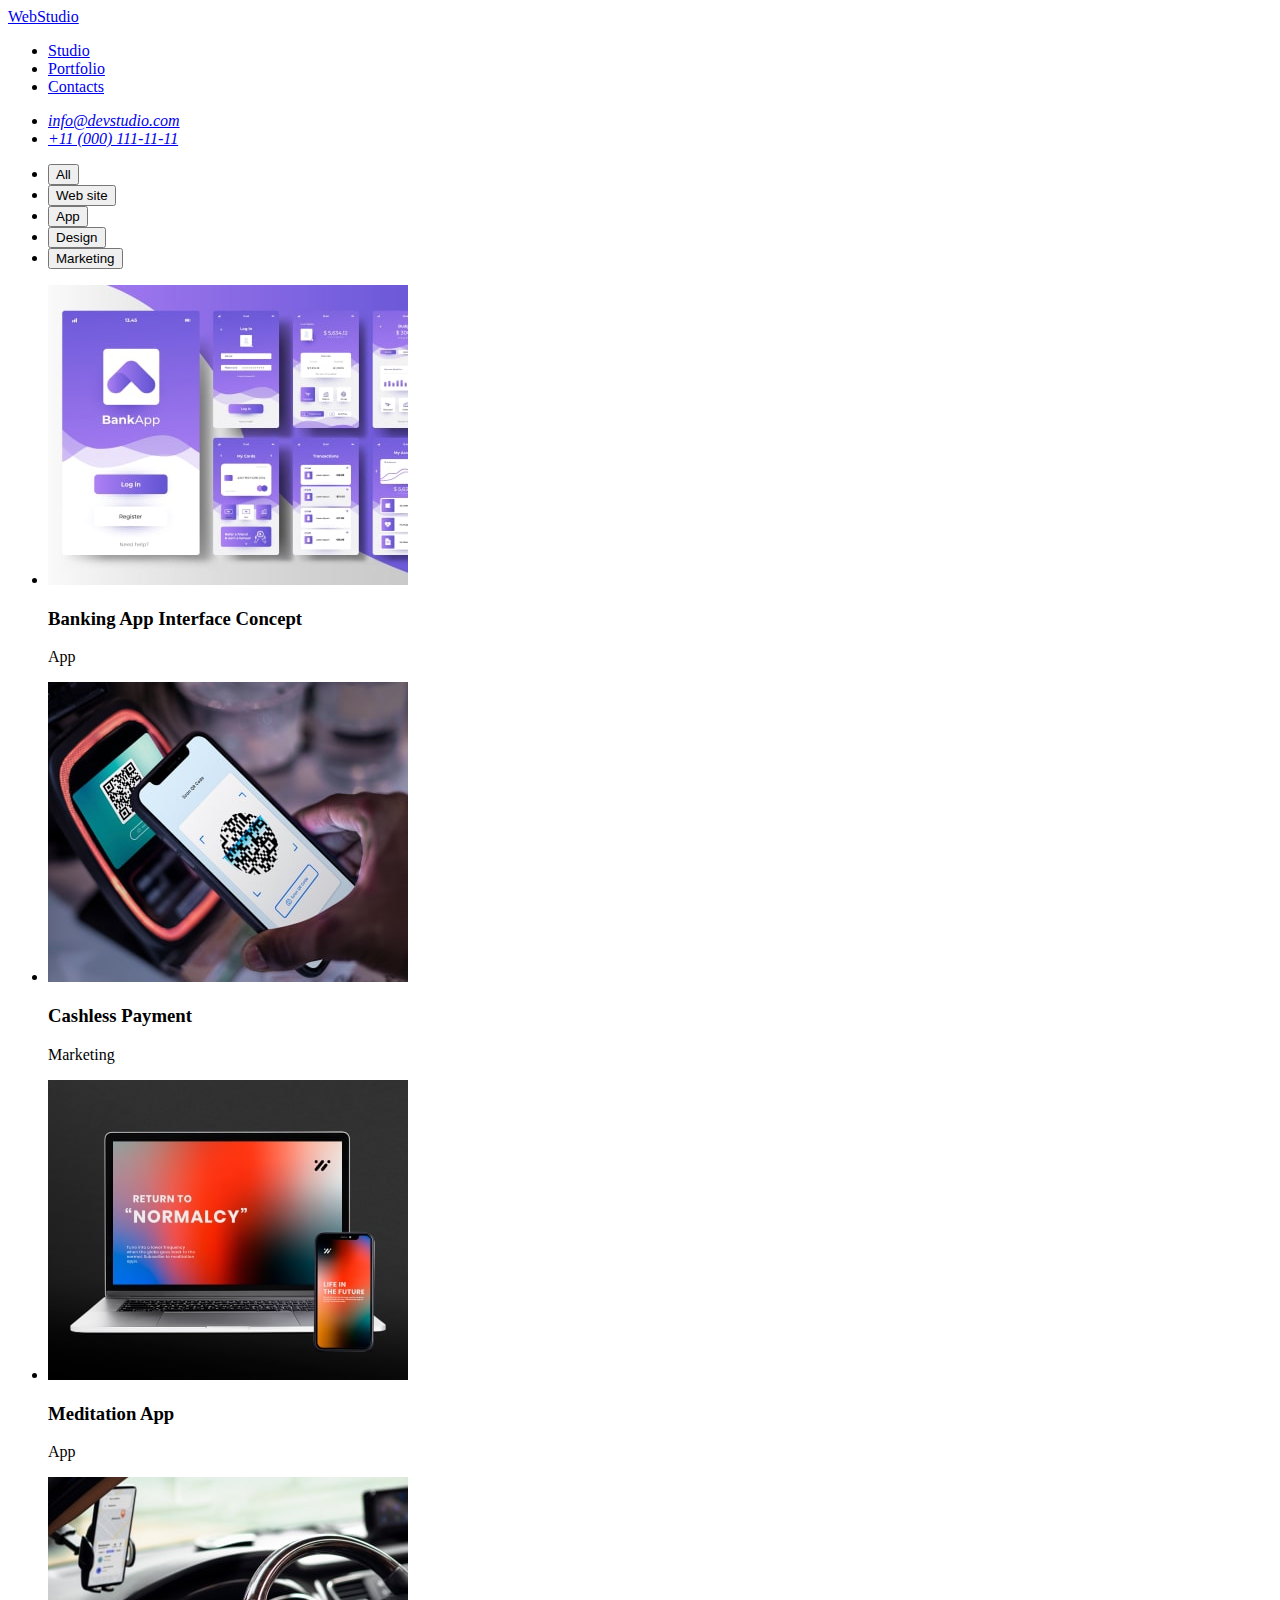
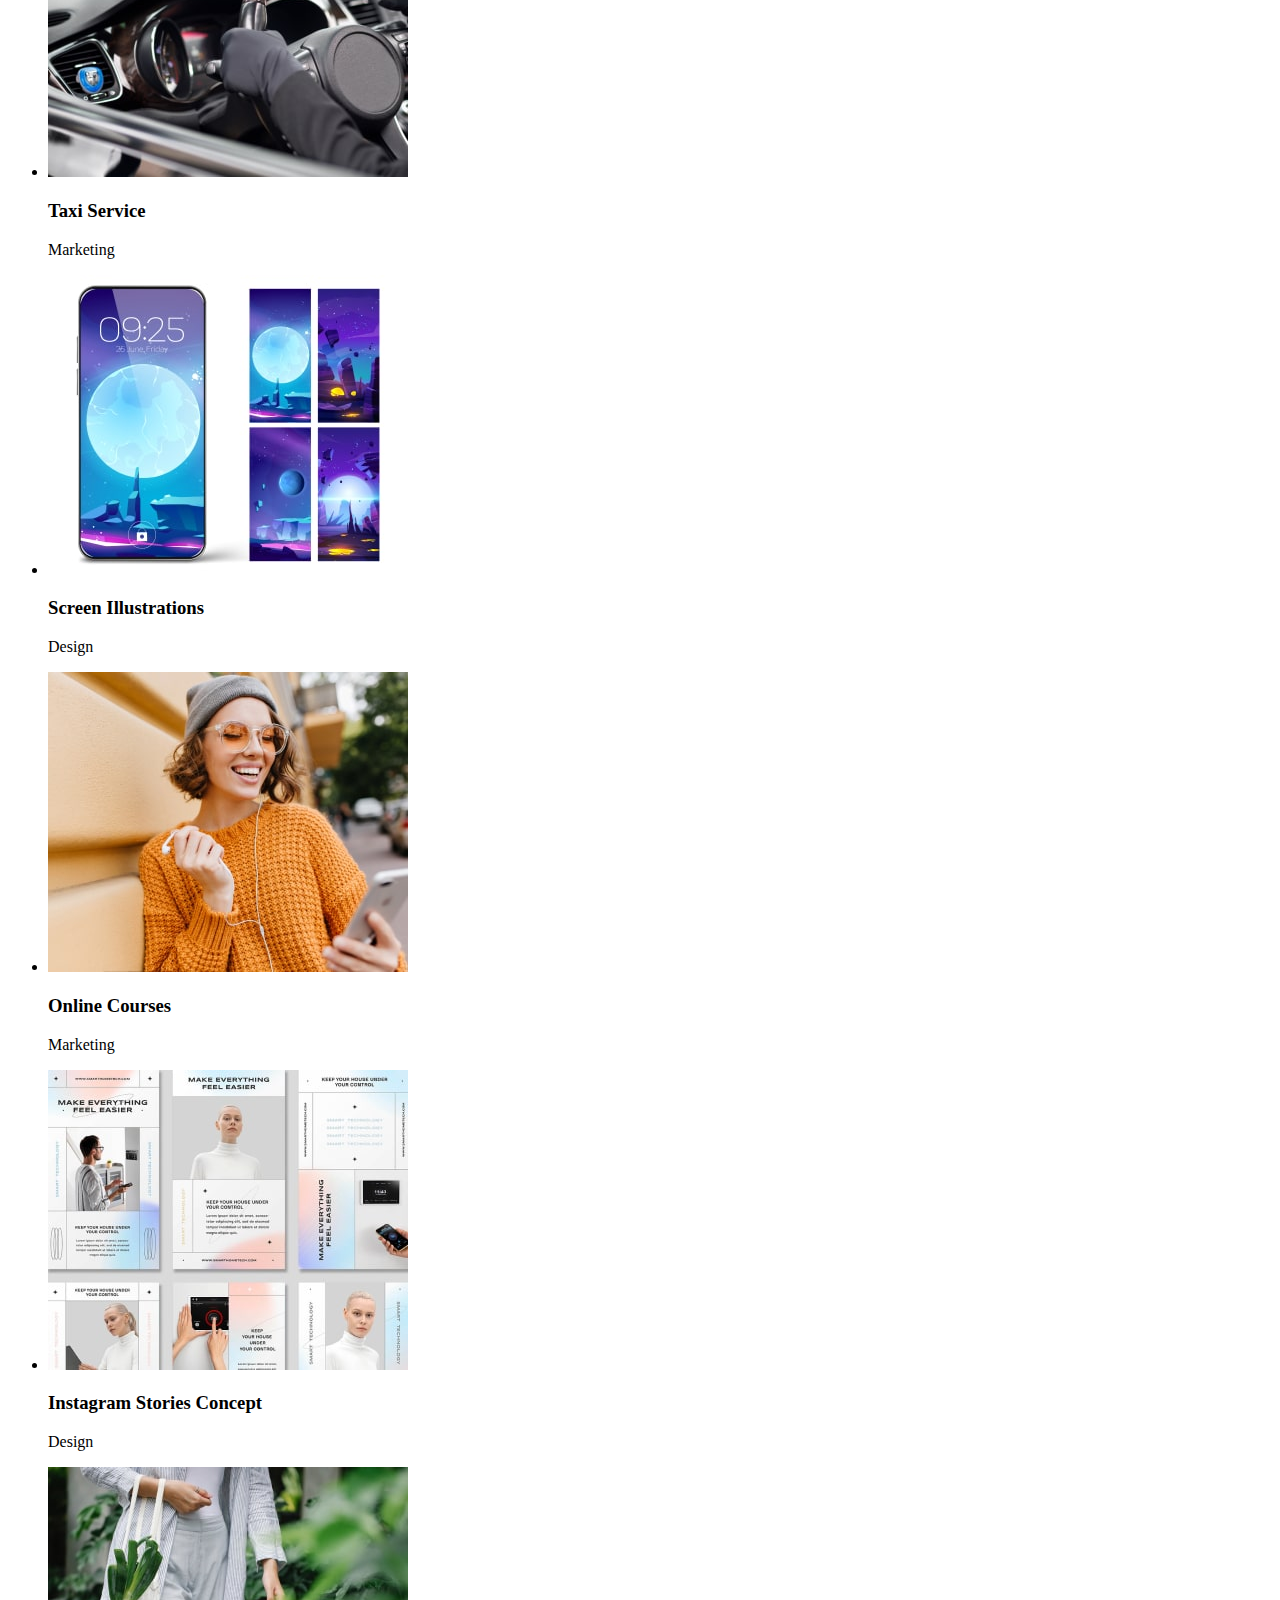
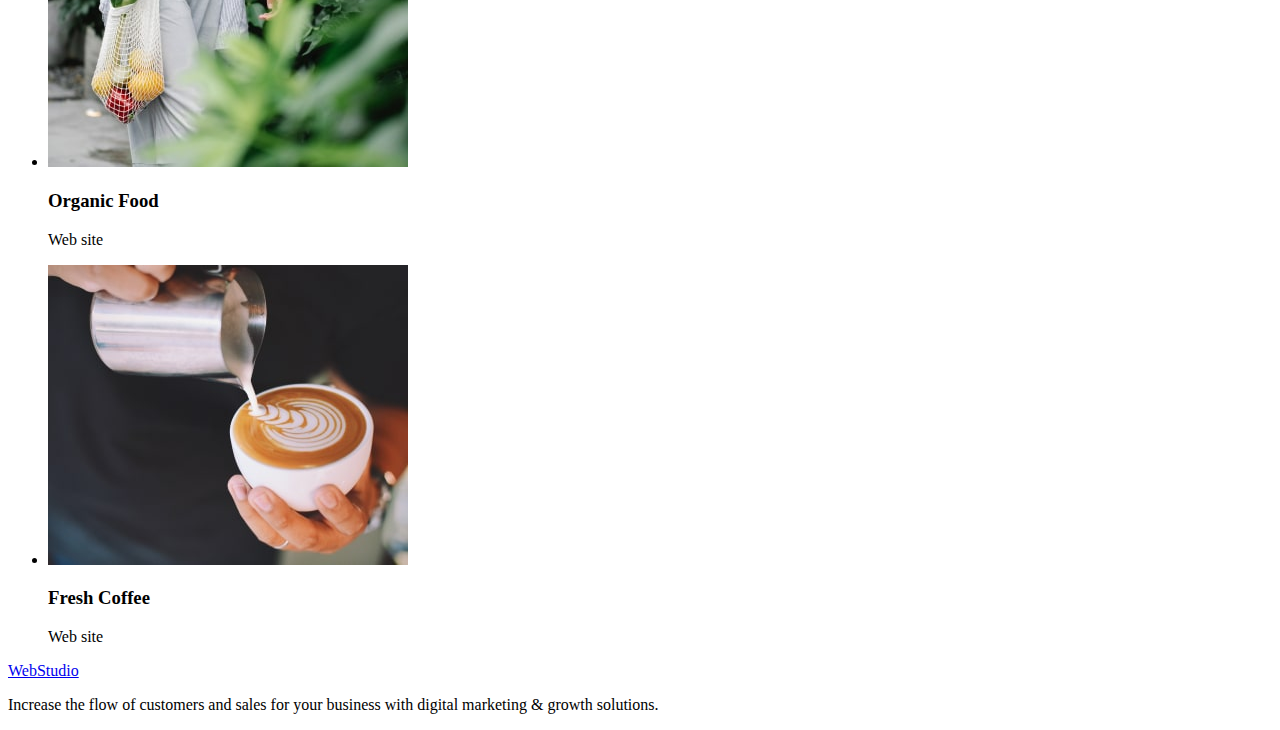
==== portfolio.html @ 570be946 "added portfolio.html" ====
<!DOCTYPE html>
<html lang="en">
  <head>
    <meta charset="utf-8" />
    <meta name="description" content="Web studio web-site" />
    <link rel="preconnect" href="https://fonts.googleapis.com" />
    <link rel="preconnect" href="https://fonts.gstatic.com" crossorigin />
    <link rel="preconnect" href="https://fonts.googleapis.com" />
    <link rel="preconnect" href="https://fonts.gstatic.com" crossorigin />
    <link
      href="https://fonts.googleapis.com/css2?family=Raleway:wght@800&family=Roboto:wght@400;500;700&display=swap"
      rel="stylesheet"
    />
    <link rel="stylesheet" href="./css/styles.css" />
    <title>Web Studio</title>
  </head>
  <body>
    <header>
      <nav>
        <a href="./index.html">WebStudio</a>
        <ul>
          <li><a href="./index.html">Studio</a></li>
          <li><a href="./portfolio.html">Portfolio</a></li>
          <li><a href="#">Contacts</a></li>
        </ul>
      </nav>
      <address>
        <ul>
          <li><a href="mailto:info@devstudio.com">info@devstudio.com</a></li>
          <li><a href="tel:+110001111111">+11 (000) 111-11-11</a></li>
        </ul>
      </address>
    </header>
    <main>
      <section>
        <ul>
          <li><button type="button">All</button></li>
          <li><button type="button">Web site</button></li>
          <li><button type="button">App</button></li>
          <li><button type="button">Design</button></li>
          <li><button type="button">Marketing</button></li>
        </ul>
      </section>
      <section>
        <ul>
          <li>
            <img
              src="./images/portfolio/banking_app.jpg"
              alt="Banking App Interface Concept"
              width="360"
            />
            <h3>Banking App Interface Concept</h3>
            <p>App</p>
          </li>
          <li>
            <img
              src="./images/portfolio/cashless_payment.jpg"
              alt="Cashless Payment"
              width="360"
            />
            <h3>Cashless Payment</h3>
            <p>Marketing</p>
          </li>
          <li>
            <img
              src="./images/portfolio/mediation_app.jpg"
              alt="Meditation App"
            />
            <h3>Meditation App</h3>
            <p>App</p>
          </li>
          <li>
            <img
              src="./images/portfolio/taxi_service.jpg"
              alt="Taxi Service"
              width="360"
            />
            <h3>Taxi Service</h3>
            <p>Marketing</p>
          </li>
          <li>
            <img
              src="./images/portfolio/screen_illusrations.jpg"
              alt="Screen Illustrations"
              width="360"
            />
            <h3>Screen Illustrations</h3>
            <p>Design</p>
          </li>
          <li>
            <img
              src="./images/portfolio/courses.jpg"
              alt="Online Courses"
              width="360"
            />
            <h3>Online Courses</h3>
            <p>Marketing</p>
          </li>
          <li>
            <img
              src="./images/portfolio/ista_stories.jpg"
              alt="Instagram Stories Concept"
              width="360"
            />
            <h3>Instagram Stories Concept</h3>
            <p>Design</p>
          </li>
          <li>
            <img
              src="./images/portfolio/organic.jpg"
              alt="Organic Food"
              width="360"
            />
            <h3>Organic Food</h3>
            <p>Web site</p>
          </li>
          <li>
            <img
              src="./images/portfolio/fresh_coffee.jpg"
              alt="Fresh Coffee"
              width="360"
            />
            <h3>Fresh Coffee</h3>
            <p>Web site</p>
          </li>
        </ul>
      </section>
    </main>
    <footer>
      <a href="./index.html">WebStudio</a>
      <p>
        Increase the flow of customers and sales for your business with digital
        marketing & growth solutions.
      </p>
    </footer>
  </body>
</html>
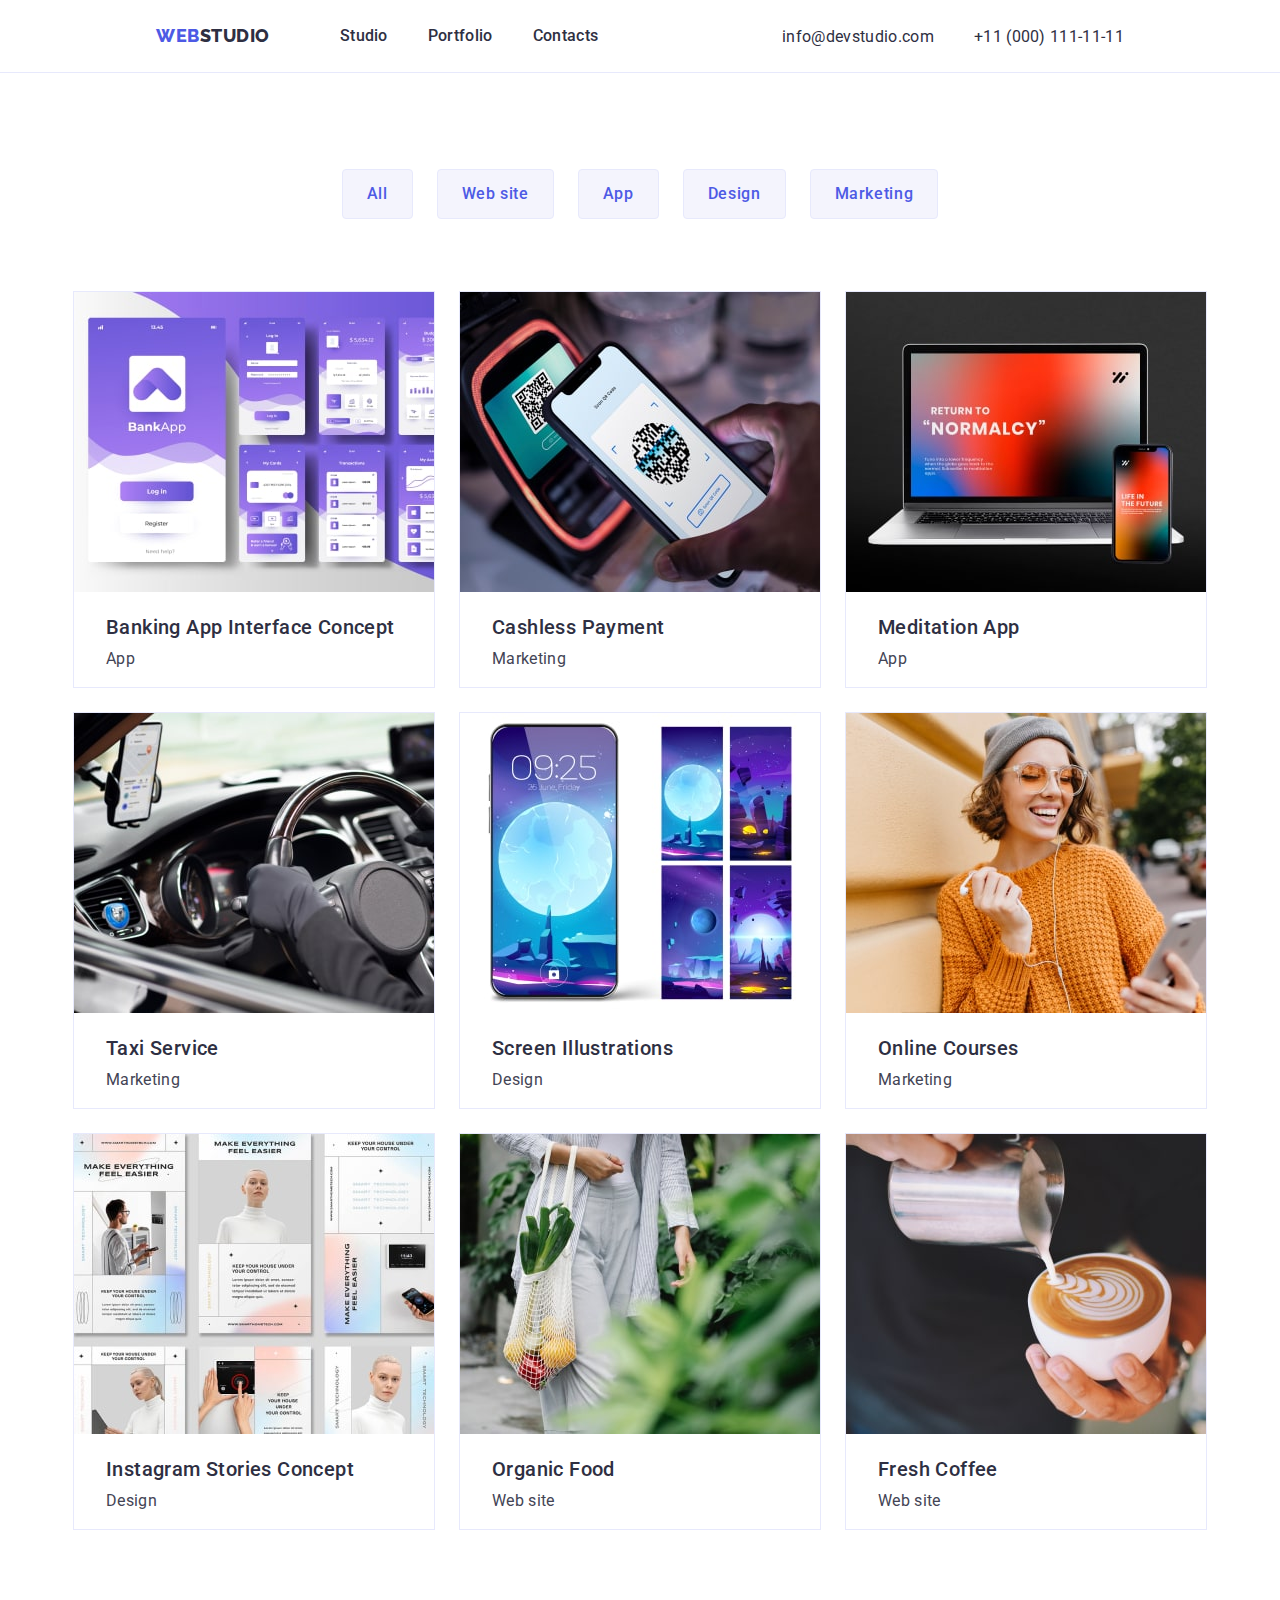
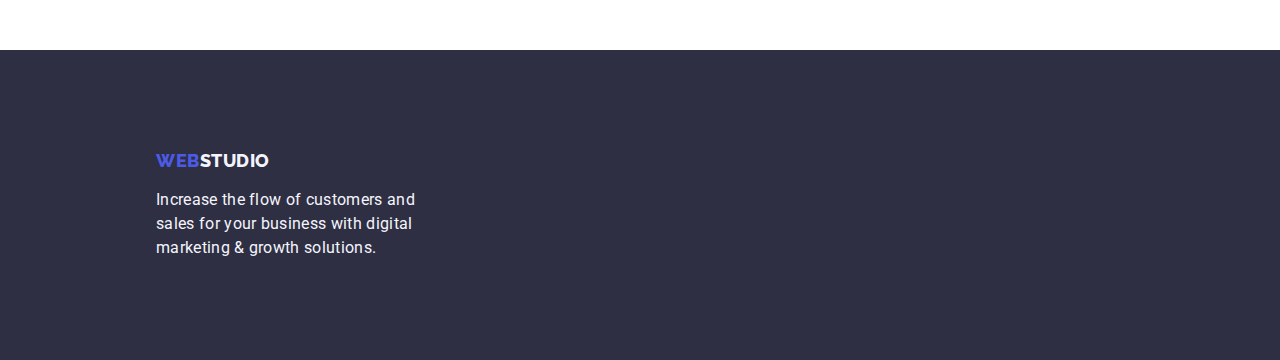
==== commit a59522c8: "pre-finished hw2-3" ====
--- a/portfolio.html
+++ b/portfolio.html
@@ -8,130 +8,186 @@
     <link rel="preconnect" href="https://fonts.googleapis.com" />
     <link rel="preconnect" href="https://fonts.gstatic.com" crossorigin />
     <link
-      href="https://fonts.googleapis.com/css2?family=Raleway:wght@800&family=Roboto:wght@400;500;700&display=swap"
+      href="https://fonts.googleapis.com/css2?family=Raleway:wght@800&family=Roboto:wght@400;500;700;900&display=swap"
       rel="stylesheet"
+    />
+    <link
+      rel="stylesheet"
+      href="https://cdn.jsdelivr.net/npm/modern-normalize@2.0.0/modern-normalize.min.css"
     />
     <link rel="stylesheet" href="./css/styles.css" />
     <title>Web Studio</title>
   </head>
   <body>
     <header>
-      <nav>
-        <a href="./index.html">WebStudio</a>
-        <ul>
-          <li><a href="./index.html">Studio</a></li>
-          <li><a href="./portfolio.html">Portfolio</a></li>
-          <li><a href="#">Contacts</a></li>
-        </ul>
-      </nav>
-      <address>
-        <ul>
-          <li><a href="mailto:info@devstudio.com">info@devstudio.com</a></li>
-          <li><a href="tel:+110001111111">+11 (000) 111-11-11</a></li>
-        </ul>
-      </address>
+      <section class="header-section">
+        <div class="container header-container">
+          <nav class="nav-block">
+            <a href="./index.html"
+              ><span class="logo logo1">Web</span
+              ><span class="logo logo2">Studio</span></a
+            >
+            <ul class="nav-list">
+              <li class="nav-item">
+                <a href="./index.html" class="nav-link">Studio</a>
+              </li>
+              <li class="nav-item">
+                <a href="./portfolio.html" class="nav-link">Portfolio</a>
+              </li>
+              <li class="nav-item">
+                <a href="#" class="nav-link">Contacts</a>
+              </li>
+            </ul>
+          </nav>
+          <address>
+            <ul class="contact-list">
+              <li class="contact-item">
+                <a href="mailto:info@devstudio.com">info@devstudio.com</a>
+              </li>
+              <li class="contact-item">
+                <a href="tel:+110001111111">+11 (000) 111-11-11</a>
+              </li>
+            </ul>
+          </address>
+        </div>
+      </section>
     </header>
     <main>
-      <section>
-        <ul>
-          <li><button type="button">All</button></li>
-          <li><button type="button">Web site</button></li>
-          <li><button type="button">App</button></li>
-          <li><button type="button">Design</button></li>
-          <li><button type="button">Marketing</button></li>
+      <section class="filter-section">
+        <ul class="btn-list">
+          <li class="btn-item">
+            <button type="button" class="filter-btn">All</button>
+          </li>
+          <li class="btn-item">
+            <button type="button" class="filter-btn">Web site</button>
+          </li>
+          <li class="btn-item">
+            <button type="button" class="filter-btn">App</button>
+          </li>
+          <li class="btn-item">
+            <button type="button" class="filter-btn">Design</button>
+          </li>
+          <li class="btn-item">
+            <button type="button" class="filter-btn">Marketing</button>
+          </li>
         </ul>
       </section>
-      <section>
-        <ul>
-          <li>
+      <section class="gallery-section">
+        <ul class="gallery-list">
+          <li class="gallery-item">
             <img
               src="./images/portfolio/banking_app.jpg"
               alt="Banking App Interface Concept"
               width="360"
             />
-            <h3>Banking App Interface Concept</h3>
-            <p>App</p>
+            <div class="gallery-text">
+              <h3>Banking App Interface Concept</h3>
+              <p>App</p>
+            </div>
           </li>
-          <li>
+          <li class="gallery-item">
             <img
               src="./images/portfolio/cashless_payment.jpg"
               alt="Cashless Payment"
               width="360"
             />
-            <h3>Cashless Payment</h3>
-            <p>Marketing</p>
+            <div class="gallery-text">
+              <h3>Cashless Payment</h3>
+              <p>Marketing</p>
+            </div>
           </li>
-          <li>
+          <li class="gallery-item">
             <img
               src="./images/portfolio/mediation_app.jpg"
               alt="Meditation App"
             />
-            <h3>Meditation App</h3>
-            <p>App</p>
+            <div class="gallery-text">
+              <h3>Meditation App</h3>
+              <p>App</p>
+            </div>
           </li>
-          <li>
+          <li class="gallery-item">
             <img
               src="./images/portfolio/taxi_service.jpg"
               alt="Taxi Service"
               width="360"
             />
-            <h3>Taxi Service</h3>
-            <p>Marketing</p>
+            <div class="gallery-text">
+              <h3>Taxi Service</h3>
+              <p>Marketing</p>
+            </div>
           </li>
-          <li>
+          <li class="gallery-item">
             <img
               src="./images/portfolio/screen_illusrations.jpg"
               alt="Screen Illustrations"
               width="360"
             />
-            <h3>Screen Illustrations</h3>
-            <p>Design</p>
+            <div class="gallery-text">
+              <h3>Screen Illustrations</h3>
+              <p>Design</p>
+            </div>
           </li>
-          <li>
+          <li class="gallery-item">
             <img
               src="./images/portfolio/courses.jpg"
               alt="Online Courses"
               width="360"
             />
-            <h3>Online Courses</h3>
-            <p>Marketing</p>
+            <div class="gallery-text">
+              <h3>Online Courses</h3>
+              <p>Marketing</p>
+            </div>
           </li>
-          <li>
+          <li class="gallery-item">
             <img
               src="./images/portfolio/ista_stories.jpg"
               alt="Instagram Stories Concept"
               width="360"
             />
-            <h3>Instagram Stories Concept</h3>
-            <p>Design</p>
+            <div class="gallery-text">
+              <h3>Instagram Stories Concept</h3>
+              <p>Design</p>
+            </div>
           </li>
-          <li>
+          <li class="gallery-item">
             <img
               src="./images/portfolio/organic.jpg"
               alt="Organic Food"
               width="360"
             />
-            <h3>Organic Food</h3>
-            <p>Web site</p>
+            <div class="gallery-text">
+              <h3>Organic Food</h3>
+              <p>Web site</p>
+            </div>
           </li>
-          <li>
+          <li class="gallery-item">
             <img
               src="./images/portfolio/fresh_coffee.jpg"
               alt="Fresh Coffee"
               width="360"
             />
-            <h3>Fresh Coffee</h3>
-            <p>Web site</p>
+            <div class="gallery-text">
+              <h3>Fresh Coffee</h3>
+              <p>Web site</p>
+            </div>
           </li>
         </ul>
       </section>
     </main>
     <footer>
-      <a href="./index.html">WebStudio</a>
-      <p>
-        Increase the flow of customers and sales for your business with digital
-        marketing & growth solutions.
-      </p>
+      <section class="footer-section">
+        <div class="container footer-container">
+          <a href="./index.html"
+            ><span class="logo logo-footer logo1">Web</span
+            ><span class="logo logo-footer logo-footer2">Studio</span></a
+          >
+          <p class="footer-text">
+            Increase the flow of customers and sales for your business with
+            digital marketing & growth solutions.
+          </p>
+        </div>
+      </section>
     </footer>
   </body>
 </html>
--- a/css/styles.css
+++ b/css/styles.css
@@ -0,0 +1,289 @@
+:root {
+  --primary-brand: #4d5ae5;
+  --pressed-state: #404bbf;
+  --dark: #2e2f42;
+  --green: #31d0aa;
+  --basic-text: #434455;
+  --subtele-text: #8e8f99;
+  --light-mode: #f4f4fd;
+  --main-text: #2e2f42;
+  --hero-bckgrd: #2e2f42;
+  --white: #ffffff;
+  --modal-bckgrd: #fcfcfc;
+}
+
+body {
+  font-family: Roboto;
+  font-size: 16px;
+  line-height: calc(24 / 16);
+  letter-spacing: 0.32px;
+  color: var(--basic-text);
+}
+
+.container {
+  padding: 0 156px;
+  text-align: center;
+}
+section {
+  padding-bottom: 120px;
+  padding-top: 120px;
+  margin-left: auto;
+  margin-right: auto;
+}
+
+ul {
+  list-style-type: none;
+  padding: 0;
+  margin: 0;
+}
+
+h1,
+h2,
+h3,
+p {
+  margin: 0;
+}
+h1,
+h2,
+h3 {
+  color: var(--dark);
+}
+
+h2 {
+  margin-bottom: 72px;
+}
+h3 {
+  margin-bottom: 8px;
+}
+
+a {
+  text-decoration: none;
+  font-size: 16px;
+  font-weight: 500;
+  line-height: calc(24 / 16);
+  letter-spacing: 0.32px;
+  color: var(--main-text);
+}
+
+button {
+  cursor: pointer;
+}
+
+.logo {
+  display: inline-block;
+  padding: 25px 0 25px;
+
+  font-family: Raleway;
+  font-size: 18px;
+  font-weight: 800;
+  line-height: calc(21 / 18);
+  letter-spacing: 0.54px;
+  text-transform: uppercase;
+}
+
+.logo1 {
+  color: var(--primary-brand);
+}
+
+.header-section {
+  margin-bottom: 0;
+  padding: 0;
+  border-bottom: 1px solid #e7e9fc;
+}
+
+.header-container {
+  display: flex;
+  justify-content: space-between;
+  align-items: baseline;
+}
+.nav-block {
+  display: flex;
+}
+
+.nav-list {
+  display: flex;
+  gap: 40px;
+  margin-left: 70px;
+  padding: 24px 0 24px;
+}
+
+.nav-link {
+  padding: 16px 0 16px;
+}
+
+.nav-link:hover,
+.nav-lin:focus {
+  color: var(--pressed-state);
+  border-bottom: 4px solid var(--pressed-state);
+  border-radius: 2px;
+}
+
+.contact-list {
+  display: flex;
+  gap: 40px;
+}
+
+.contact-item a {
+  font-size: 16px;
+  font-style: normal;
+  font-weight: 400;
+  line-height: calc(24 / 16);
+  letter-spacing: 0.32px;
+}
+.contact-item a:hover {
+  color: var(--pressed-state);
+}
+
+.hero {
+  background-color: var(--hero-bckgrd);
+  padding: 188px 0px;
+  align-items: center;
+}
+
+.hero-title {
+  margin-left: auto;
+  margin-right: auto;
+  display: block;
+  width: 496px;
+  font-size: 56px;
+  font-weight: 700;
+  line-height: calc(60 / 56);
+  letter-spacing: 1.12px;
+  color: var(--white);
+  margin-bottom: 48px;
+}
+
+.hero-btn {
+  padding: 16px 32px;
+  border: 0px;
+  border-radius: 4px;
+  background: var(--primary-brand);
+  box-shadow: 0px 4px 4px 0px rgba(0, 0, 0, 0.15);
+  font-family: Roboto;
+  font-size: 16px;
+  font-style: normal;
+  font-weight: 500;
+  line-height: 24px; /* 150% */
+  letter-spacing: 0.64px;
+  color: var(--white);
+}
+
+.hero-btn:hover,
+.hero-btn:focus {
+  background-color: var(--pressed-state);
+}
+
+.features-list {
+  display: flex;
+  gap: 24px;
+  text-align: left;
+}
+
+.activity-section {
+  padding-top: 0;
+}
+
+.activity-list {
+  display: flex;
+  gap: 24px;
+}
+
+.team-section {
+  background-color: var(--light-mode);
+}
+
+.team-list {
+  display: flex;
+  gap: 24px;
+}
+
+.team-item {
+  border-radius: 0px 0px 4px 4px;
+  background-color: var(--white, #fff);
+  box-shadow: 0px 2px 1px 0px rgba(46, 47, 66, 0.08),
+    0px 1px 1px 0px rgba(46, 47, 66, 0.16),
+    0px 1px 6px 0px rgba(46, 47, 66, 0.08);
+}
+
+.team-text {
+  padding: 32px 0;
+}
+
+.footer-section {
+  background-color: var(--dark);
+  padding-top: 100px;
+  padding-bottom: 100px;
+}
+.footer-container {
+  text-align: left;
+}
+
+.logo-footer {
+  padding-bottom: 17px;
+  padding-top: 0;
+}
+.logo-footer2 {
+  color: var(--light-mode);
+}
+
+.footer-text {
+  width: 264px;
+  color: var(--light-mode);
+}
+
+/* PORTFOLIO PAGE */
+
+.btn-list {
+  display: flex;
+  justify-content: center;
+  gap: 24px;
+}
+
+.filter-section {
+  padding: 96px 0 72px;
+}
+
+.filter-btn {
+  padding: 12px 24px;
+  border-radius: 4px;
+  border: 1px solid #e7e9fc;
+  background-color: var(--light-mode);
+  color: var(--primary-brand);
+  font-family: Roboto;
+  font-size: 16px;
+  font-weight: 500;
+  line-height: calc(24 / 16);
+  letter-spacing: 0.64px;
+}
+
+.filter-btn:hover,
+.filter-btn:focus {
+  background-color: var(--pressed-state);
+  color: var(--white);
+}
+
+.gallery-section {
+  padding-top: 0;
+}
+
+.gallery-list {
+  display: flex;
+  flex-wrap: wrap;
+  justify-content: center;
+  gap: 24px;
+}
+
+.gallery-item {
+  border: 1px solid #e7e9fc;
+}
+
+.gallery-text {
+  padding: 16px 32px;
+}
+
+.gallery-text h3 {
+  font-size: 20px;
+  font-weight: 500;
+  line-height: calc(24 / 20);
+  letter-spacing: 0.4px;
+}
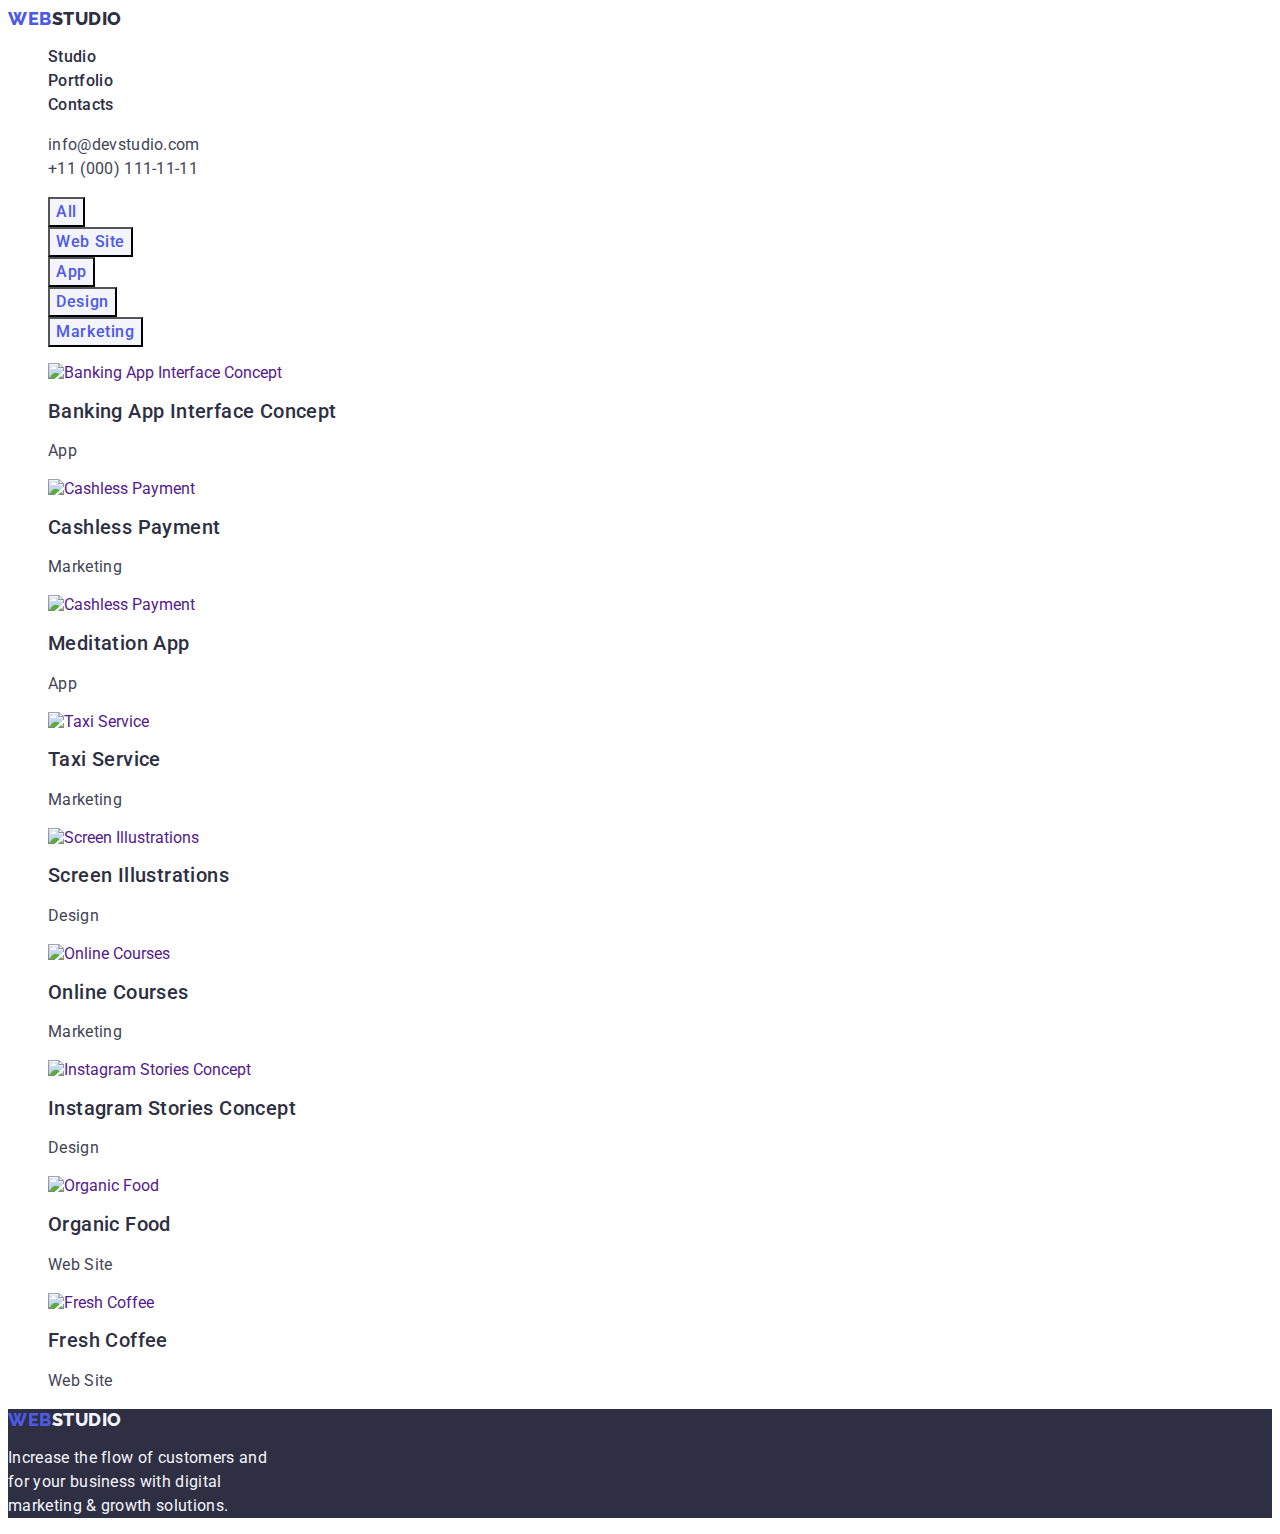
==== commit 8f903f27: "2 done" ====
--- a/portfolio.html
+++ b/portfolio.html
@@ -1,193 +1,205 @@
 <!DOCTYPE html>
 <html lang="en">
   <head>
-    <meta charset="utf-8" />
-    <meta name="description" content="Web studio web-site" />
-    <link rel="preconnect" href="https://fonts.googleapis.com" />
-    <link rel="preconnect" href="https://fonts.gstatic.com" crossorigin />
+    <meta charset="UTF-8" />
+    <meta http-equiv="X-UA-Compatible" content="IE=edge" />
+    <meta name="viewport" content="width=device-width, initial-scale=1.0" />
+    <title>WebStudio</title>
     <link rel="preconnect" href="https://fonts.googleapis.com" />
     <link rel="preconnect" href="https://fonts.gstatic.com" crossorigin />
     <link
-      href="https://fonts.googleapis.com/css2?family=Raleway:wght@800&family=Roboto:wght@400;500;700;900&display=swap"
+      href="https://fonts.googleapis.com/css2?family=Raleway:wght@800&family=Roboto:wght@400;500;700&display=swap"
       rel="stylesheet"
     />
-    <link
-      rel="stylesheet"
-      href="https://cdn.jsdelivr.net/npm/modern-normalize@2.0.0/modern-normalize.min.css"
-    />
     <link rel="stylesheet" href="./css/styles.css" />
-    <title>Web Studio</title>
   </head>
   <body>
-    <header>
-      <section class="header-section">
-        <div class="container header-container">
-          <nav class="nav-block">
-            <a href="./index.html"
-              ><span class="logo logo1">Web</span
-              ><span class="logo logo2">Studio</span></a
-            >
-            <ul class="nav-list">
-              <li class="nav-item">
-                <a href="./index.html" class="nav-link">Studio</a>
-              </li>
-              <li class="nav-item">
-                <a href="./portfolio.html" class="nav-link">Portfolio</a>
-              </li>
-              <li class="nav-item">
-                <a href="#" class="nav-link">Contacts</a>
-              </li>
-            </ul>
-          </nav>
-          <address>
-            <ul class="contact-list">
-              <li class="contact-item">
-                <a href="mailto:info@devstudio.com">info@devstudio.com</a>
-              </li>
-              <li class="contact-item">
-                <a href="tel:+110001111111">+11 (000) 111-11-11</a>
-              </li>
-            </ul>
-          </address>
-        </div>
-      </section>
+    <!-- Header -->
+    <header class="page-header">
+      <nav class="page-navigation">
+        <a class="link logotype-blue" href="./index.html"
+          >web<span class="link logotype-dark">Studio</span></a
+        >
+        <ul class="list menu">
+          <li class="menu-item">
+            <a class="link menu-link" href="./index.html">Studio</a>
+          </li>
+          <li class="menu-item">
+            <a class="link menu-link" href="./portfolio.html">Portfolio</a>
+          </li>
+          <li class="menu-item">
+            <a class="link menu-link" href="">Contacts</a>
+          </li>
+        </ul>
+      </nav>
+      <address class="contact">
+        <ul class="list">
+          <li>
+            <a class="link contact-link" href="mailto:info@devstudio.com"
+              >info@devstudio.com</a
+            >
+          </li>
+          <li>
+            <a class="link contact-link" href="tel:+110001111111"
+              >+11 (000) 111-11-11</a
+            >
+          </li>
+        </ul>
+      </address>
     </header>
     <main>
-      <section class="filter-section">
-        <ul class="btn-list">
-          <li class="btn-item">
-            <button type="button" class="filter-btn">All</button>
-          </li>
-          <li class="btn-item">
-            <button type="button" class="filter-btn">Web site</button>
-          </li>
-          <li class="btn-item">
-            <button type="button" class="filter-btn">App</button>
-          </li>
-          <li class="btn-item">
-            <button type="button" class="filter-btn">Design</button>
-          </li>
-          <li class="btn-item">
-            <button type="button" class="filter-btn">Marketing</button>
-          </li>
-        </ul>
-      </section>
-      <section class="gallery-section">
-        <ul class="gallery-list">
-          <li class="gallery-item">
-            <img
-              src="./images/portfolio/banking_app.jpg"
-              alt="Banking App Interface Concept"
-              width="360"
-            />
-            <div class="gallery-text">
-              <h3>Banking App Interface Concept</h3>
-              <p>App</p>
-            </div>
-          </li>
-          <li class="gallery-item">
-            <img
-              src="./images/portfolio/cashless_payment.jpg"
-              alt="Cashless Payment"
-              width="360"
-            />
-            <div class="gallery-text">
-              <h3>Cashless Payment</h3>
-              <p>Marketing</p>
-            </div>
-          </li>
-          <li class="gallery-item">
-            <img
-              src="./images/portfolio/mediation_app.jpg"
-              alt="Meditation App"
-            />
-            <div class="gallery-text">
-              <h3>Meditation App</h3>
-              <p>App</p>
-            </div>
-          </li>
-          <li class="gallery-item">
-            <img
-              src="./images/portfolio/taxi_service.jpg"
-              alt="Taxi Service"
-              width="360"
-            />
-            <div class="gallery-text">
-              <h3>Taxi Service</h3>
-              <p>Marketing</p>
-            </div>
-          </li>
-          <li class="gallery-item">
-            <img
-              src="./images/portfolio/screen_illusrations.jpg"
-              alt="Screen Illustrations"
-              width="360"
-            />
-            <div class="gallery-text">
-              <h3>Screen Illustrations</h3>
-              <p>Design</p>
-            </div>
-          </li>
-          <li class="gallery-item">
-            <img
-              src="./images/portfolio/courses.jpg"
-              alt="Online Courses"
-              width="360"
-            />
-            <div class="gallery-text">
-              <h3>Online Courses</h3>
-              <p>Marketing</p>
-            </div>
-          </li>
-          <li class="gallery-item">
-            <img
-              src="./images/portfolio/ista_stories.jpg"
-              alt="Instagram Stories Concept"
-              width="360"
-            />
-            <div class="gallery-text">
-              <h3>Instagram Stories Concept</h3>
-              <p>Design</p>
-            </div>
-          </li>
-          <li class="gallery-item">
-            <img
-              src="./images/portfolio/organic.jpg"
-              alt="Organic Food"
-              width="360"
-            />
-            <div class="gallery-text">
-              <h3>Organic Food</h3>
-              <p>Web site</p>
-            </div>
-          </li>
-          <li class="gallery-item">
-            <img
-              src="./images/portfolio/fresh_coffee.jpg"
-              alt="Fresh Coffee"
-              width="360"
-            />
-            <div class="gallery-text">
-              <h3>Fresh Coffee</h3>
-              <p>Web site</p>
-            </div>
+      <!-- FILTR -->
+      <section>
+        <h1 hidden>Portfolio</h1>
+        <ul class="list">
+          <li>
+            <button class="portfolio-button" type="button">All</button>
+          </li>
+          <li>
+            <button class="portfolio-button" type="button">Web Site</button>
+          </li>
+          <li>
+            <button class="portfolio-button" type="button">App</button>
+          </li>
+          <li>
+            <button class="portfolio-button" type="button">Design</button>
+          </li>
+          <li>
+            <button class="portfolio-button" type="button">Marketing</button>
+          </li>
+        </ul>
+        <!-- examples -->
+        <ul class="list">
+          <li>
+            <a href="" class="link">
+              <img
+                class="list"
+                src="./images/img-8.jpg"
+                alt="Banking App Interface Concept"
+                width="360"
+                height="300"
+              />
+              <h2 class="portfolio-list">Banking App Interface Concept</h2>
+              <p class="portfolio-type">App</p></a
+            >
+          </li>
+          <li>
+            <a href="" class="link">
+              <img
+                class="list"
+                src="./images/img-7.jpg"
+                alt="Cashless Payment"
+                width="360"
+                height="300"
+              />
+              <h2 class="portfolio-list">Cashless Payment</h2>
+              <p class="portfolio-type">Marketing</p></a
+            >
+          </li>
+          <li>
+            <a href="" class="link">
+              <img
+                class="list"
+                src="./images/img-6.jpg"
+                alt="Cashless Payment"
+                width="360"
+                height="300"
+              />
+              <h2 class="portfolio-list">Meditation App</h2>
+              <p class="portfolio-type">App</p></a
+            >
+          </li>
+          <li>
+            <a href="" class="link">
+              <img
+                class="list"
+                src="./images/img-5.jpg"
+                alt="Taxi Service"
+                width="360"
+                height="300"
+              />
+              <h2 class="portfolio-list">Taxi Service</h2>
+              <p class="portfolio-type">Marketing</p></a
+            >
+          </li>
+          <li>
+            <a href="" class="link">
+              <img
+                class="list"
+                src="./images/img-4.jpg"
+                alt="Screen Illustrations"
+                width="360"
+                height="300"
+              />
+              <h2 class="portfolio-list">Screen Illustrations</h2>
+              <p class="portfolio-type">Design</p></a
+            >
+          </li>
+          <li>
+            <a href="" class="link">
+              <img
+                class="list"
+                src="./images/img-3.jpg"
+                alt="Online Courses"
+                width="360"
+                height="300"
+              />
+              <h2 class="portfolio-list">Online Courses</h2>
+              <p class="portfolio-type">Marketing</p></a
+            >
+          </li>
+          <li>
+            <a href="" class="link">
+              <img
+                class="list"
+                src="./images/img-2.jpg"
+                alt="Instagram Stories Concept"
+                width="360"
+                height="300"
+              />
+              <h2 class="portfolio-list">Instagram Stories Concept</h2>
+              <p class="portfolio-type">Design</p></a
+            >
+          </li>
+          <li>
+            <a href="" class="link">
+              <img
+                class="list"
+                src="./images/img-1.jpg"
+                alt="Organic Food"
+                width="360"
+                height="300"
+              />
+              <h2 class="portfolio-list">Organic Food</h2>
+              <p class="portfolio-type">Web Site</p></a
+            >
+          </li>
+          <li>
+            <a href="" class="link">
+              <img
+                class="list"
+                src="./images/img.jpg"
+                alt="Fresh Coffee"
+                width="360"
+                height="300"
+              />
+              <h2 class="portfolio-list">Fresh Coffee</h2>
+              <p class="portfolio-type">Web Site</p></a
+            >
           </li>
         </ul>
       </section>
     </main>
-    <footer>
-      <section class="footer-section">
-        <div class="container footer-container">
-          <a href="./index.html"
-            ><span class="logo logo-footer logo1">Web</span
-            ><span class="logo logo-footer logo-footer2">Studio</span></a
-          >
-          <p class="footer-text">
-            Increase the flow of customers and sales for your business with
-            digital marketing & growth solutions.
-          </p>
-        </div>
-      </section>
+    <!-- Footer -->
+    <footer class="page-footer">
+      <a class="link logotype-blue" href="./index.html"
+        >web<span class="link logotype-white">Studio</span></a
+      >
+      <p class="description-footer">
+        Increase the flow of customers and <br />
+        for your business with digital <br />
+        marketing & growth solutions.
+      </p>
     </footer>
   </body>
 </html>
--- a/css/styles.css
+++ b/css/styles.css
@@ -1,289 +1,186 @@
+/* ====== VARIABLES ======= */
 :root {
-  --primary-brand: #4d5ae5;
-  --pressed-state: #404bbf;
-  --dark: #2e2f42;
-  --green: #31d0aa;
-  --basic-text: #434455;
-  --subtele-text: #8e8f99;
-  --light-mode: #f4f4fd;
-  --main-text: #2e2f42;
-  --hero-bckgrd: #2e2f42;
-  --white: #ffffff;
-  --modal-bckgrd: #fcfcfc;
+  --primary-color: #2e2f42;
+  --secondary-color: #4d5ae5;
+  --color-txt-button: #f4f4fd;
+  --color-portfolio: #434455;
+  --primary-font: 'Raleway', sans-serif;
+  --secondary-font: 'Roboto', sans-serif;
+}
+/* ====== COMMON STYLES ======= */
+.list li {
+  list-style: none;
+}
+.link {
+  text-decoration: none;
+}
+button,
+portfolio-button {
+  cursor: pointer;
+}
+body {
+  font-family: var(--secondary-font);
+  color: #434455;
+  background-color: #ffffff;
+}
+/* ====== HEADER ======= */
+.logotype-blue {
+  font-family: var(--primary-font);
+  font-size: 18px;
+  font-style: normal;
+  font-weight: 800;
+  line-height: 1.17;
+  letter-spacing: 0.54px;
+  text-transform: uppercase;
+  color: var(--secondary-color);
+}
+.logotype-dark {
+  font-family: var(--primary-font);
+  font-size: 18px;
+  font-style: normal;
+  font-weight: 800;
+  line-height: 1.17;
+  letter-spacing: 0.54px;
+  text-transform: uppercase;
+  color: var(--primary-color);
+}
+.logotype-white {
+  font-family: var(--primary-font);
+  font-size: 18px;
+  font-style: normal;
+  font-weight: 800;
+  line-height: 1.17;
+  letter-spacing: 0.54px;
+  text-transform: uppercase;
+  color: #f4f4fd;
 }
 
-body {
-  font-family: Roboto;
-  font-size: 16px;
-  line-height: calc(24 / 16);
-  letter-spacing: 0.32px;
-  color: var(--basic-text);
-}
-
-.container {
-  padding: 0 156px;
-  text-align: center;
-}
-section {
-  padding-bottom: 120px;
-  padding-top: 120px;
-  margin-left: auto;
-  margin-right: auto;
-}
-
-ul {
-  list-style-type: none;
-  padding: 0;
-  margin: 0;
-}
-
-h1,
-h2,
-h3,
-p {
-  margin: 0;
-}
-h1,
-h2,
-h3 {
-  color: var(--dark);
-}
-
-h2 {
-  margin-bottom: 72px;
-}
-h3 {
-  margin-bottom: 8px;
-}
-
-a {
-  text-decoration: none;
-  font-size: 16px;
-  font-weight: 500;
-  line-height: calc(24 / 16);
-  letter-spacing: 0.32px;
-  color: var(--main-text);
-}
-
-button {
-  cursor: pointer;
-}
-
-.logo {
-  display: inline-block;
-  padding: 25px 0 25px;
-
-  font-family: Raleway;
-  font-size: 18px;
-  font-weight: 800;
-  line-height: calc(21 / 18);
-  letter-spacing: 0.54px;
-  text-transform: uppercase;
-}
-
-.logo1 {
-  color: var(--primary-brand);
-}
-
-.header-section {
-  margin-bottom: 0;
-  padding: 0;
-  border-bottom: 1px solid #e7e9fc;
-}
-
-.header-container {
-  display: flex;
-  justify-content: space-between;
-  align-items: baseline;
-}
-.nav-block {
-  display: flex;
-}
-
-.nav-list {
-  display: flex;
-  gap: 40px;
-  margin-left: 70px;
-  padding: 24px 0 24px;
-}
-
-.nav-link {
-  padding: 16px 0 16px;
-}
-
-.nav-link:hover,
-.nav-lin:focus {
-  color: var(--pressed-state);
-  border-bottom: 4px solid var(--pressed-state);
-  border-radius: 2px;
-}
-
-.contact-list {
-  display: flex;
-  gap: 40px;
-}
-
-.contact-item a {
-  font-size: 16px;
-  font-style: normal;
-  font-weight: 400;
-  line-height: calc(24 / 16);
-  letter-spacing: 0.32px;
-}
-.contact-item a:hover {
-  color: var(--pressed-state);
-}
-
-.hero {
-  background-color: var(--hero-bckgrd);
-  padding: 188px 0px;
-  align-items: center;
-}
-
-.hero-title {
-  margin-left: auto;
-  margin-right: auto;
-  display: block;
-  width: 496px;
-  font-size: 56px;
-  font-weight: 700;
-  line-height: calc(60 / 56);
-  letter-spacing: 1.12px;
-  color: var(--white);
-  margin-bottom: 48px;
-}
-
-.hero-btn {
-  padding: 16px 32px;
-  border: 0px;
-  border-radius: 4px;
-  background: var(--primary-brand);
-  box-shadow: 0px 4px 4px 0px rgba(0, 0, 0, 0.15);
-  font-family: Roboto;
+.menu-link {
+  /* Body Medium */
   font-size: 16px;
   font-style: normal;
   font-weight: 500;
-  line-height: 24px; /* 150% */
-  letter-spacing: 0.64px;
-  color: var(--white);
+  line-height: 1.5;
+  letter-spacing: 0.32px;
+  color: var(--primary-color);
 }
-
-.hero-btn:hover,
-.hero-btn:focus {
-  background-color: var(--pressed-state);
+.contact {
+  font-style: normal;
 }
-
-.features-list {
-  display: flex;
-  gap: 24px;
-  text-align: left;
+.contact-link {
+  font-size: 16px;
+  /* font-style: normal; */
+  line-height: 1.5;
+  letter-spacing: 0.32px;
+  color: var(--color-portfolio);
 }
-
-.activity-section {
-  padding-top: 0;
+.menu-link:hover,
+.menu-link:focus,
+.contact-link:hover,
+.contact-link:focus {
+  color: #404bbf;
 }
-
-.activity-list {
-  display: flex;
-  gap: 24px;
+/* ====== SECTION1 ======= */
+.hero {
+  background-color: var(--primary-color);
 }
-
-.team-section {
-  background-color: var(--light-mode);
+.topic {
+  font-size: 56px;
+  font-weight: 500;
+  line-height: 1.07;
+  letter-spacing: 0.02em;
+  text-align: center;
+  color: #ffffff;
 }
-
-.team-list {
-  display: flex;
-  gap: 24px;
-}
-
-.team-item {
-  border-radius: 0px 0px 4px 4px;
-  background-color: var(--white, #fff);
-  box-shadow: 0px 2px 1px 0px rgba(46, 47, 66, 0.08),
-    0px 1px 1px 0px rgba(46, 47, 66, 0.16),
-    0px 1px 6px 0px rgba(46, 47, 66, 0.08);
-}
-
-.team-text {
-  padding: 32px 0;
-}
-
-.footer-section {
-  background-color: var(--dark);
-  padding-top: 100px;
-  padding-bottom: 100px;
-}
-.footer-container {
-  text-align: left;
-}
-
-.logo-footer {
-  padding-bottom: 17px;
-  padding-top: 0;
-}
-.logo-footer2 {
-  color: var(--light-mode);
-}
-
-.footer-text {
-  width: 264px;
-  color: var(--light-mode);
-}
-
-/* PORTFOLIO PAGE */
-
-.btn-list {
-  display: flex;
-  justify-content: center;
-  gap: 24px;
-}
-
-.filter-section {
-  padding: 96px 0 72px;
-}
-
-.filter-btn {
-  padding: 12px 24px;
-  border-radius: 4px;
-  border: 1px solid #e7e9fc;
-  background-color: var(--light-mode);
-  color: var(--primary-brand);
-  font-family: Roboto;
+.top-button {
+  font-family: var(--secondary-font);
   font-size: 16px;
   font-weight: 500;
-  line-height: calc(24 / 16);
-  letter-spacing: 0.64px;
+  line-height: 1.5;
+  letter-spacing: 0.04em;
+  background-color: var(--secondary-color);
+  color: #ffffff;
 }
-
-.filter-btn:hover,
-.filter-btn:focus {
-  background-color: var(--pressed-state);
-  color: var(--white);
+.top-button:hover,
+.top-button:focus {
+  background-color: #404bbf;
 }
-
-.gallery-section {
-  padding-top: 0;
-}
-
-.gallery-list {
-  display: flex;
-  flex-wrap: wrap;
-  justify-content: center;
-  gap: 24px;
-}
-
-.gallery-item {
-  border: 1px solid #e7e9fc;
-}
-
-.gallery-text {
-  padding: 16px 32px;
-}
-
-.gallery-text h3 {
+/* ====== SECTION2 ======= */
+.values {
+  font-family: var(--secondary-font);
   font-size: 20px;
   font-weight: 500;
-  line-height: calc(24 / 20);
-  letter-spacing: 0.4px;
+  line-height: 1.2;
+  letter-spacing: 0.02em;
+  color: var(--primary-color);
 }
+.description {
+  line-height: 1.5;
+  letter-spacing: 0.02em;
+}
+/* ====== SECTION3 ======= */
+.top-doing {
+  font-size: 36px;
+  font-weight: 500;
+  line-height: 1.11;
+  letter-spacing: 0.02em;
+  text-align: center;
+  text-transform: capitalize;
+  color: var(--primary-color);
+}
+/* ====== SECTION4 ======= */
+.team {
+  background-color: #f4f4fd;
+}
+.team-list {
+  background-color: #ffffff;
+}
+.team-names {
+  font-size: 20px;
+  font-weight: 500;
+  line-height: 1.2;
+  letter-spacing: 0.02em;
+  color: var(--primary-color);
+}
+.team-staff {
+  font-size: 16px;
+  line-height: 1.5;
+  letter-spacing: 0.02em;
+}
+/* ====== FOOTER ======= */
+.page-footer {
+  background-color: var(--primary-color);
+}
+.description-footer {
+  color: #f4f4fd;
+  line-height: 1.5;
+  letter-spacing: 0.02em;
+}
+/* ====== PORTFOLIO ======= */
+.portfolio-button {
+  color: var(--secondary-color);
+  background-color: var(--color-txt-button);
+  font-family: var(--secondary-font);
+  font-size: 16px;
+  font-weight: 500;
+  line-height: 1.5;
+  letter-spacing: 0.04em;
+}
+.portfolio-button:hover,
+.portfolio-button:focus {
+  color: #ffffff;
+  background-color: #404bbf;
+}
+.portfolio-list {
+  font-size: 20px;
+  font-weight: 500;
+  line-height: 1.2;
+  letter-spacing: 0.02em;
+  color: var(--primary-color);
+}
+.portfolio-type {
+  font-size: 16px;
+  line-height: 1.5;
+  letter-spacing: 0.02em;
+  color: var(--color-portfolio);
+}
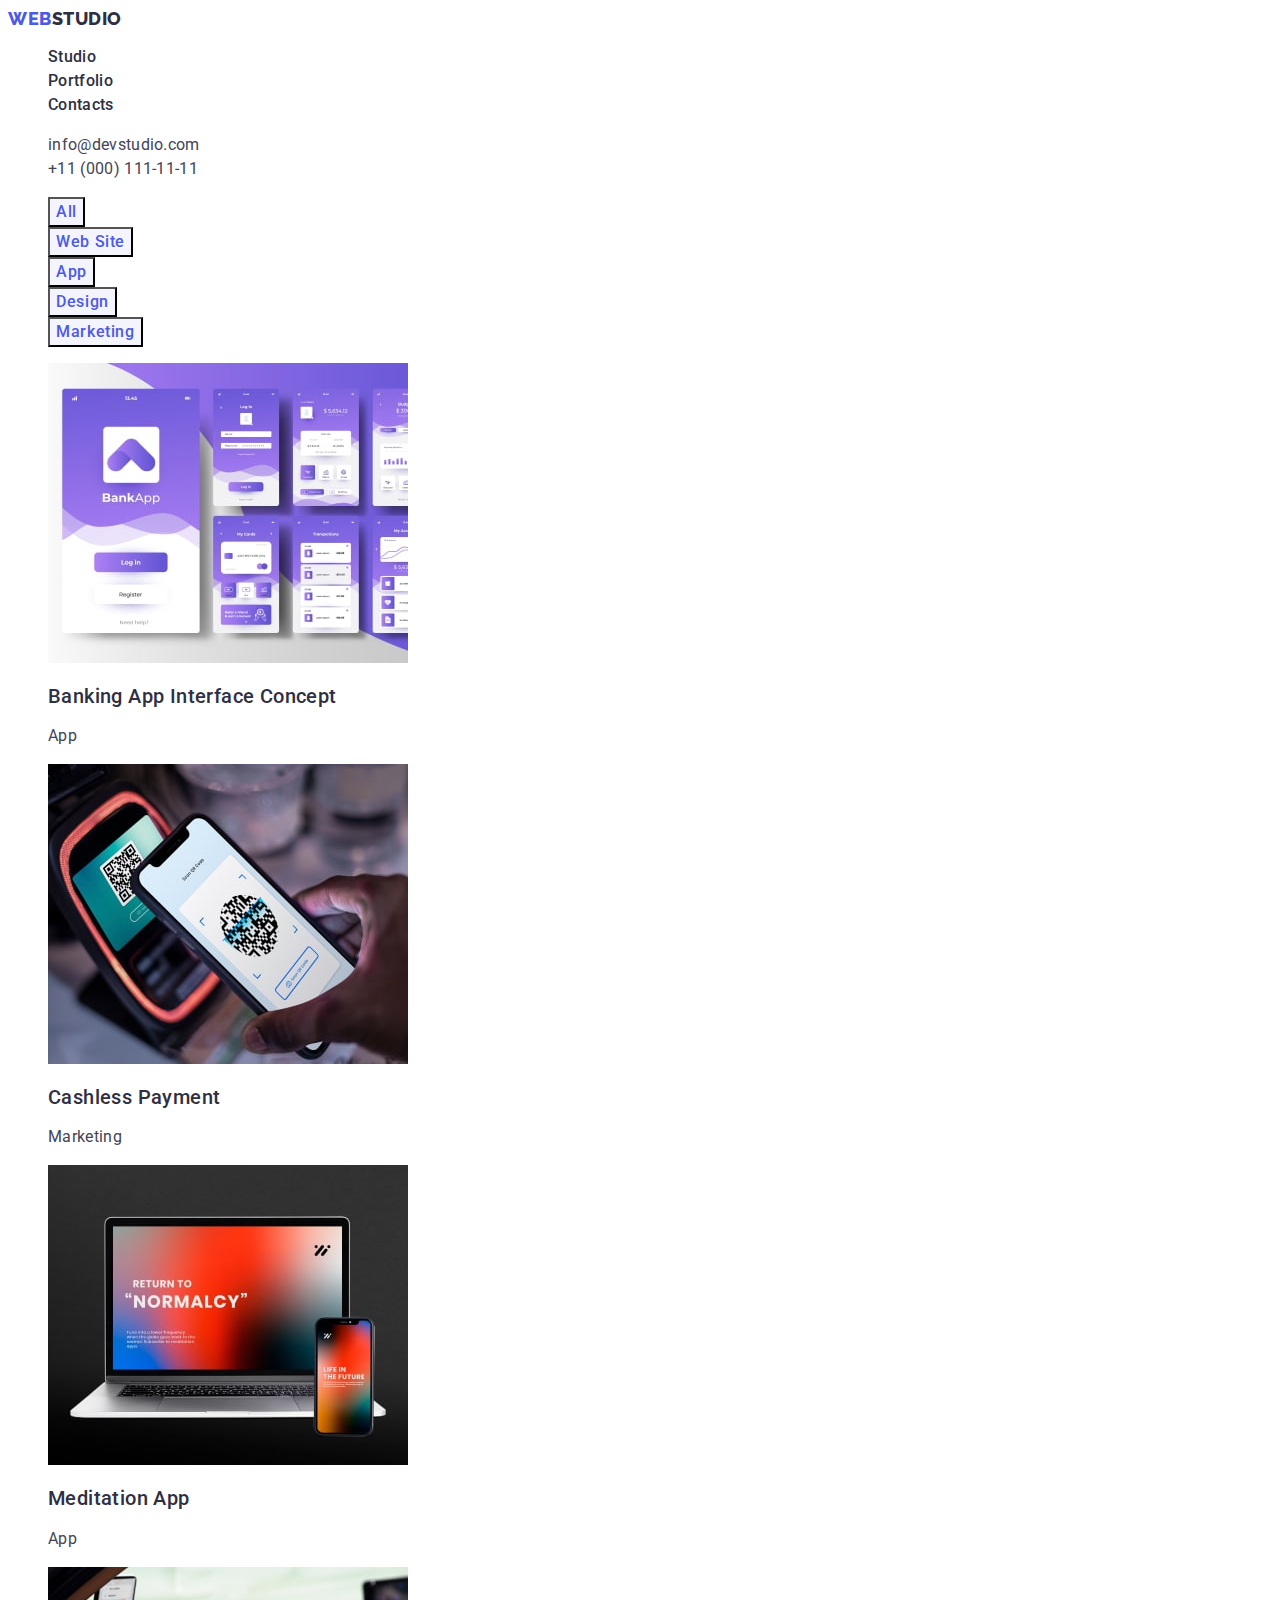
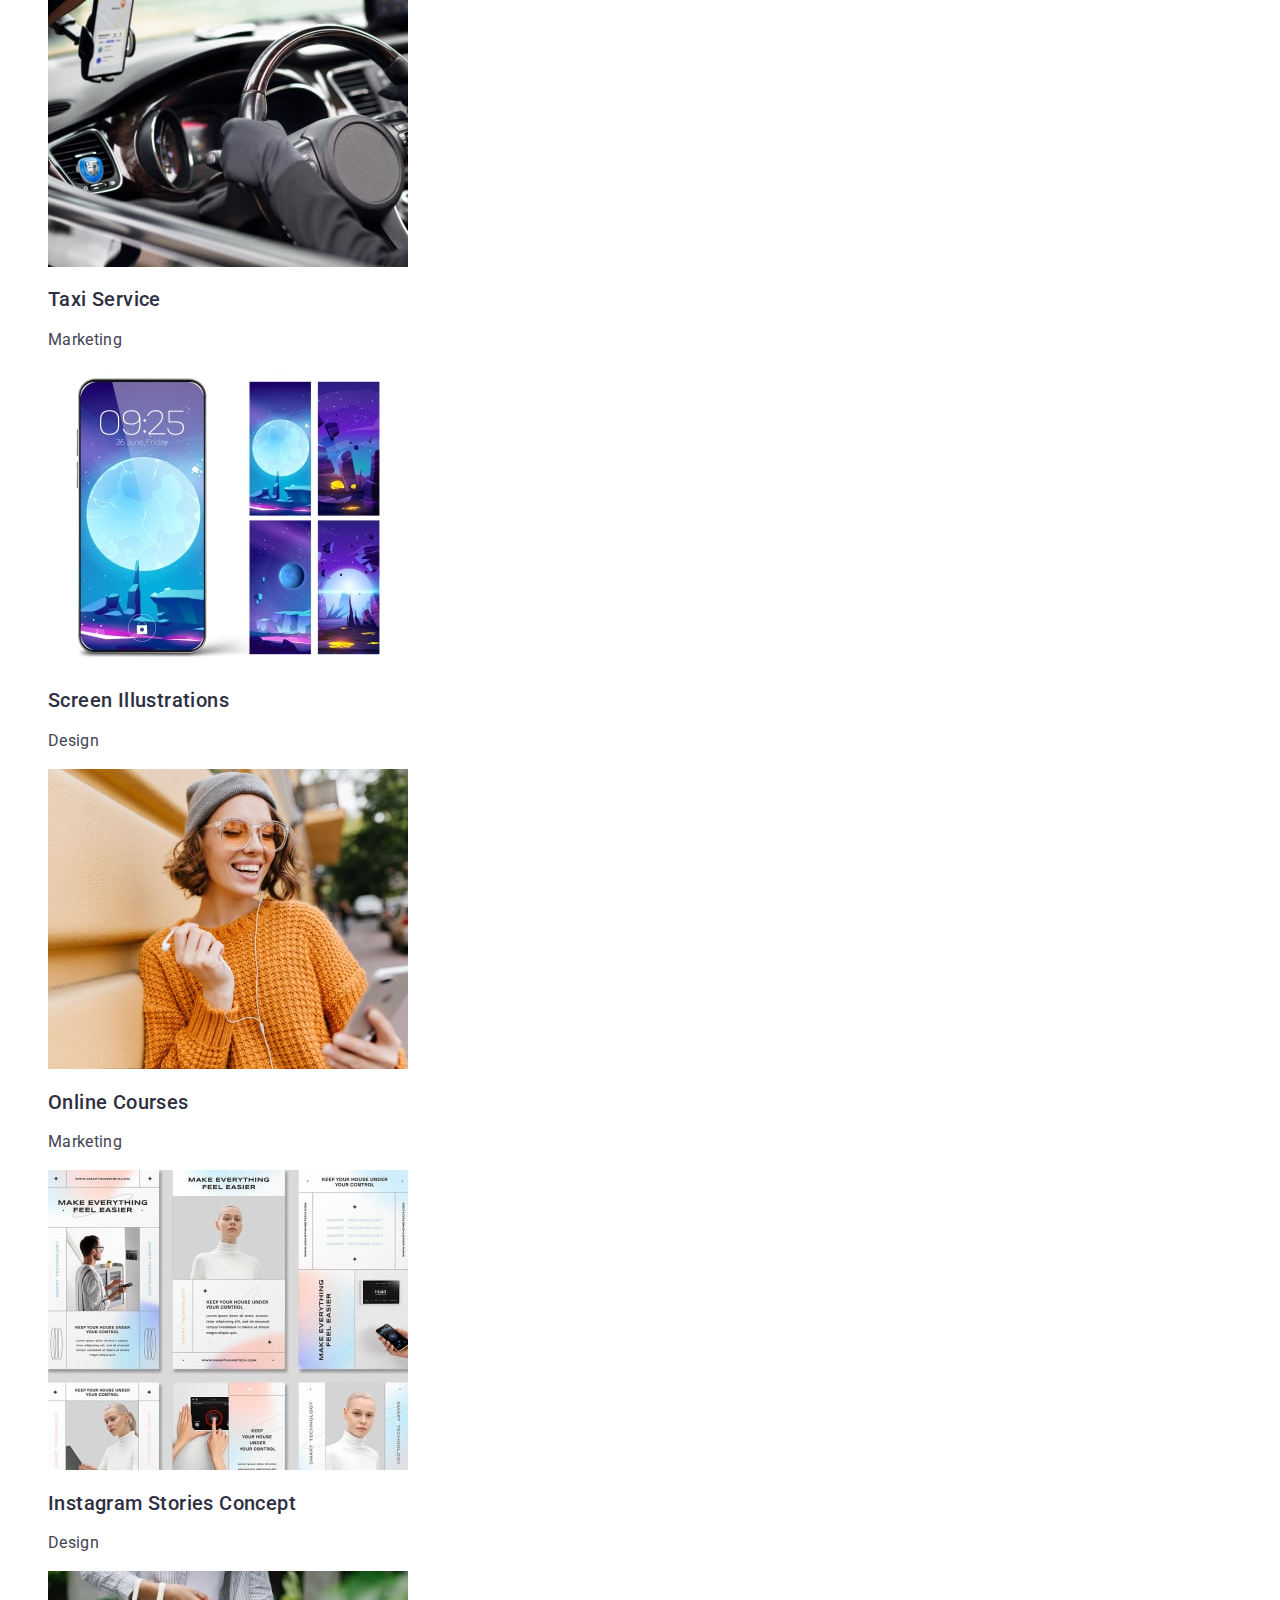
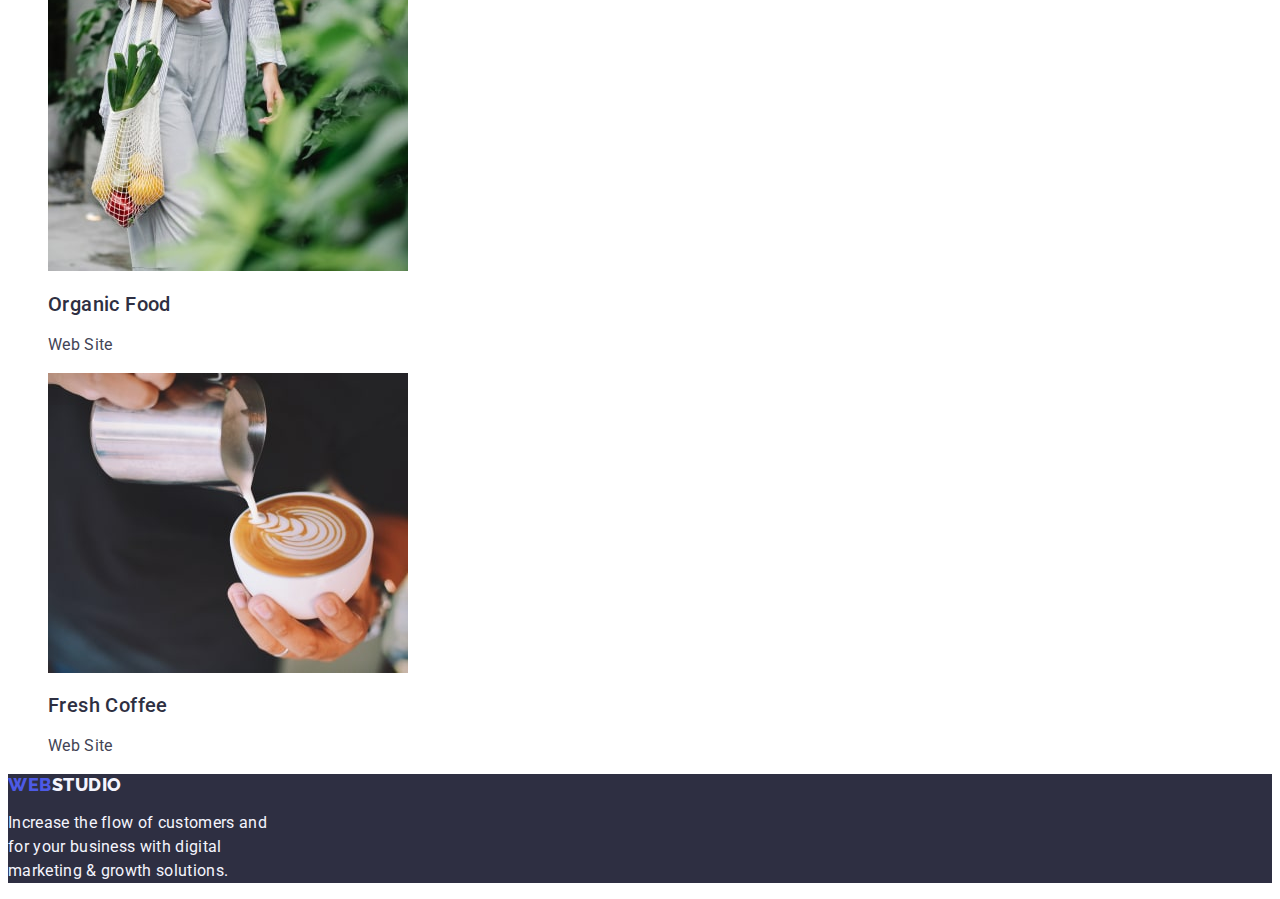
==== commit 3cf299dc: "2 done" ====
--- a/portfolio.html
+++ b/portfolio.html
@@ -74,7 +74,7 @@
             <a href="" class="link">
               <img
                 class="list"
-                src="./images/img-8.jpg"
+                src="./images/portfolio/banking_app.jpg"
                 alt="Banking App Interface Concept"
                 width="360"
                 height="300"
@@ -87,7 +87,7 @@
             <a href="" class="link">
               <img
                 class="list"
-                src="./images/img-7.jpg"
+                src="./images/portfolio/cashless_payment.jpg"
                 alt="Cashless Payment"
                 width="360"
                 height="300"
@@ -100,7 +100,7 @@
             <a href="" class="link">
               <img
                 class="list"
-                src="./images/img-6.jpg"
+                src="./images/portfolio/mediation_app.jpg"
                 alt="Cashless Payment"
                 width="360"
                 height="300"
@@ -113,7 +113,7 @@
             <a href="" class="link">
               <img
                 class="list"
-                src="./images/img-5.jpg"
+                src="./images/portfolio/taxi_service.jpg"
                 alt="Taxi Service"
                 width="360"
                 height="300"
@@ -126,7 +126,7 @@
             <a href="" class="link">
               <img
                 class="list"
-                src="./images/img-4.jpg"
+                src="./images/portfolio/screen_illusrations.jpg"
                 alt="Screen Illustrations"
                 width="360"
                 height="300"
@@ -139,7 +139,7 @@
             <a href="" class="link">
               <img
                 class="list"
-                src="./images/img-3.jpg"
+                src="./images/portfolio/courses.jpg"
                 alt="Online Courses"
                 width="360"
                 height="300"
@@ -152,7 +152,7 @@
             <a href="" class="link">
               <img
                 class="list"
-                src="./images/img-2.jpg"
+                src="./images/portfolio/ista_stories.jpg"
                 alt="Instagram Stories Concept"
                 width="360"
                 height="300"
@@ -165,7 +165,7 @@
             <a href="" class="link">
               <img
                 class="list"
-                src="./images/img-1.jpg"
+                src="./images/portfolio/organic.jpg"
                 alt="Organic Food"
                 width="360"
                 height="300"
@@ -178,7 +178,7 @@
             <a href="" class="link">
               <img
                 class="list"
-                src="./images/img.jpg"
+                src="./images/portfolio/fresh_coffee.jpg"
                 alt="Fresh Coffee"
                 width="360"
                 height="300"
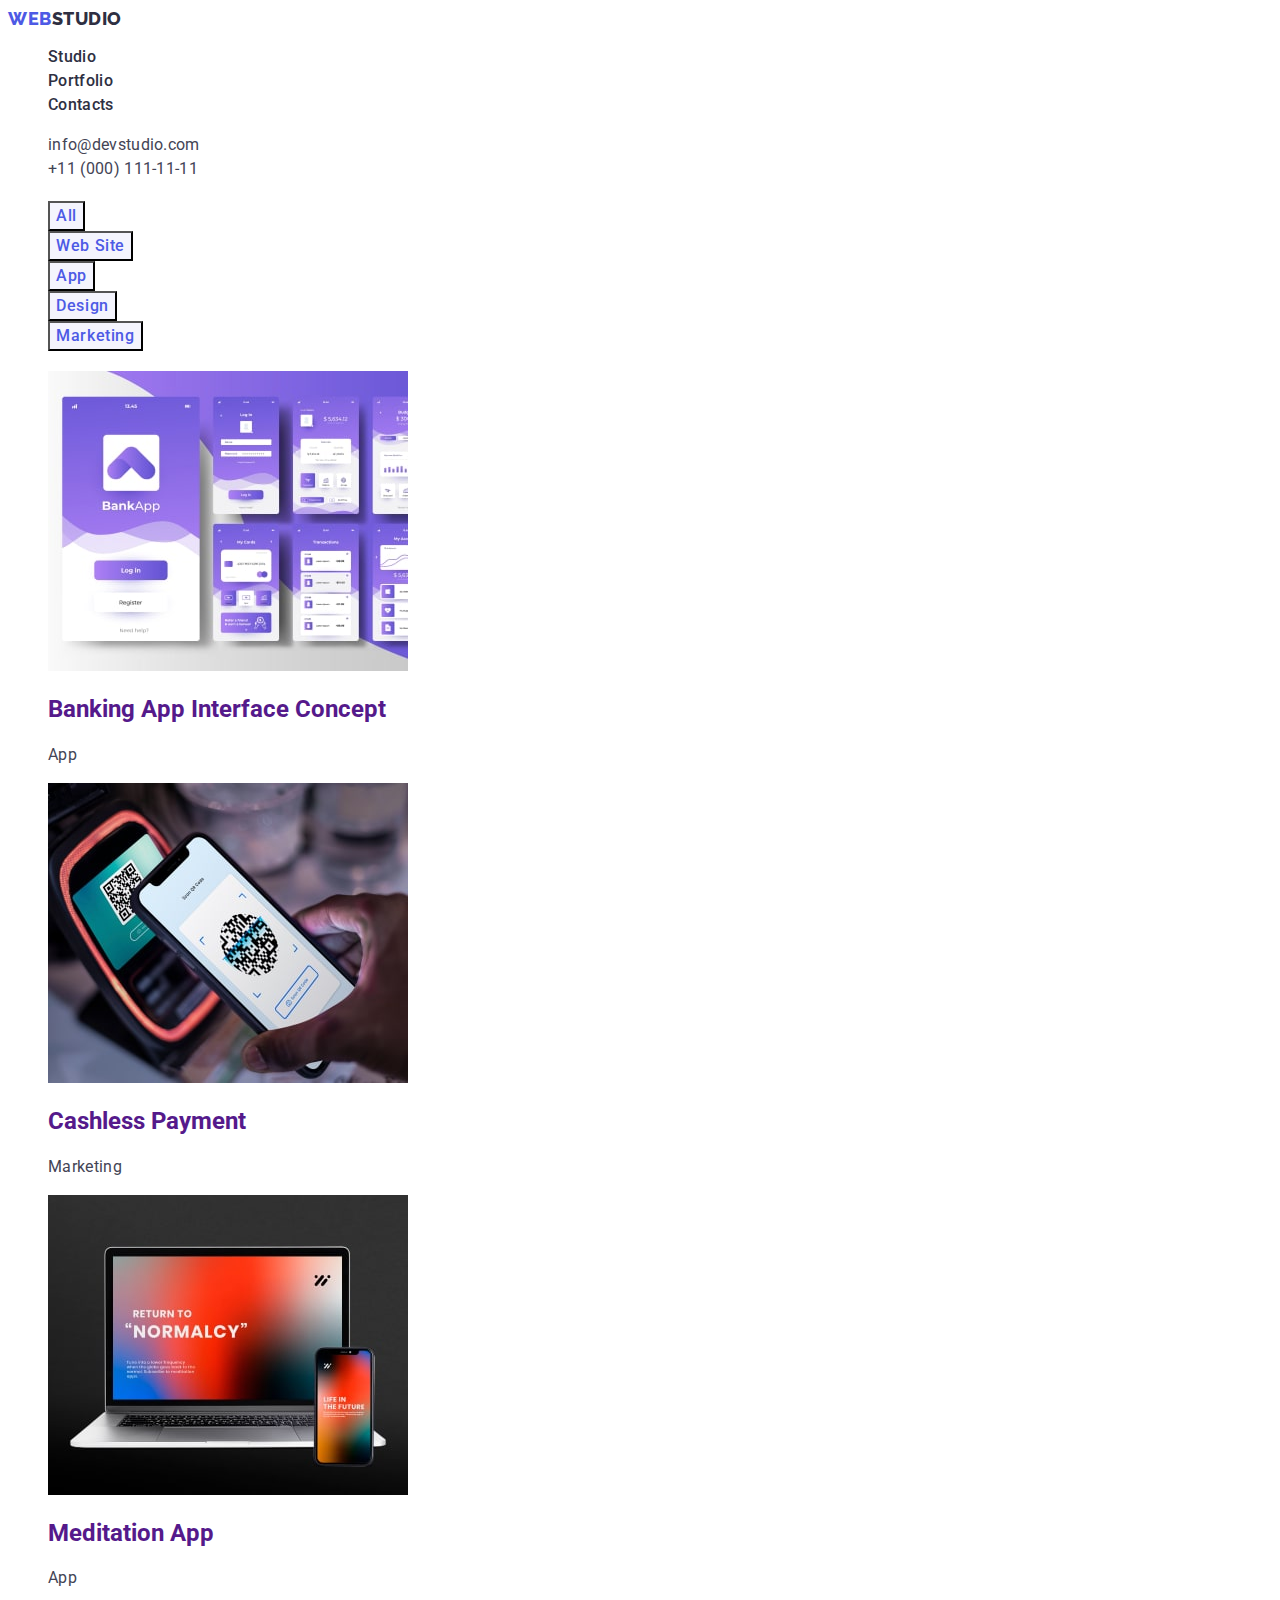
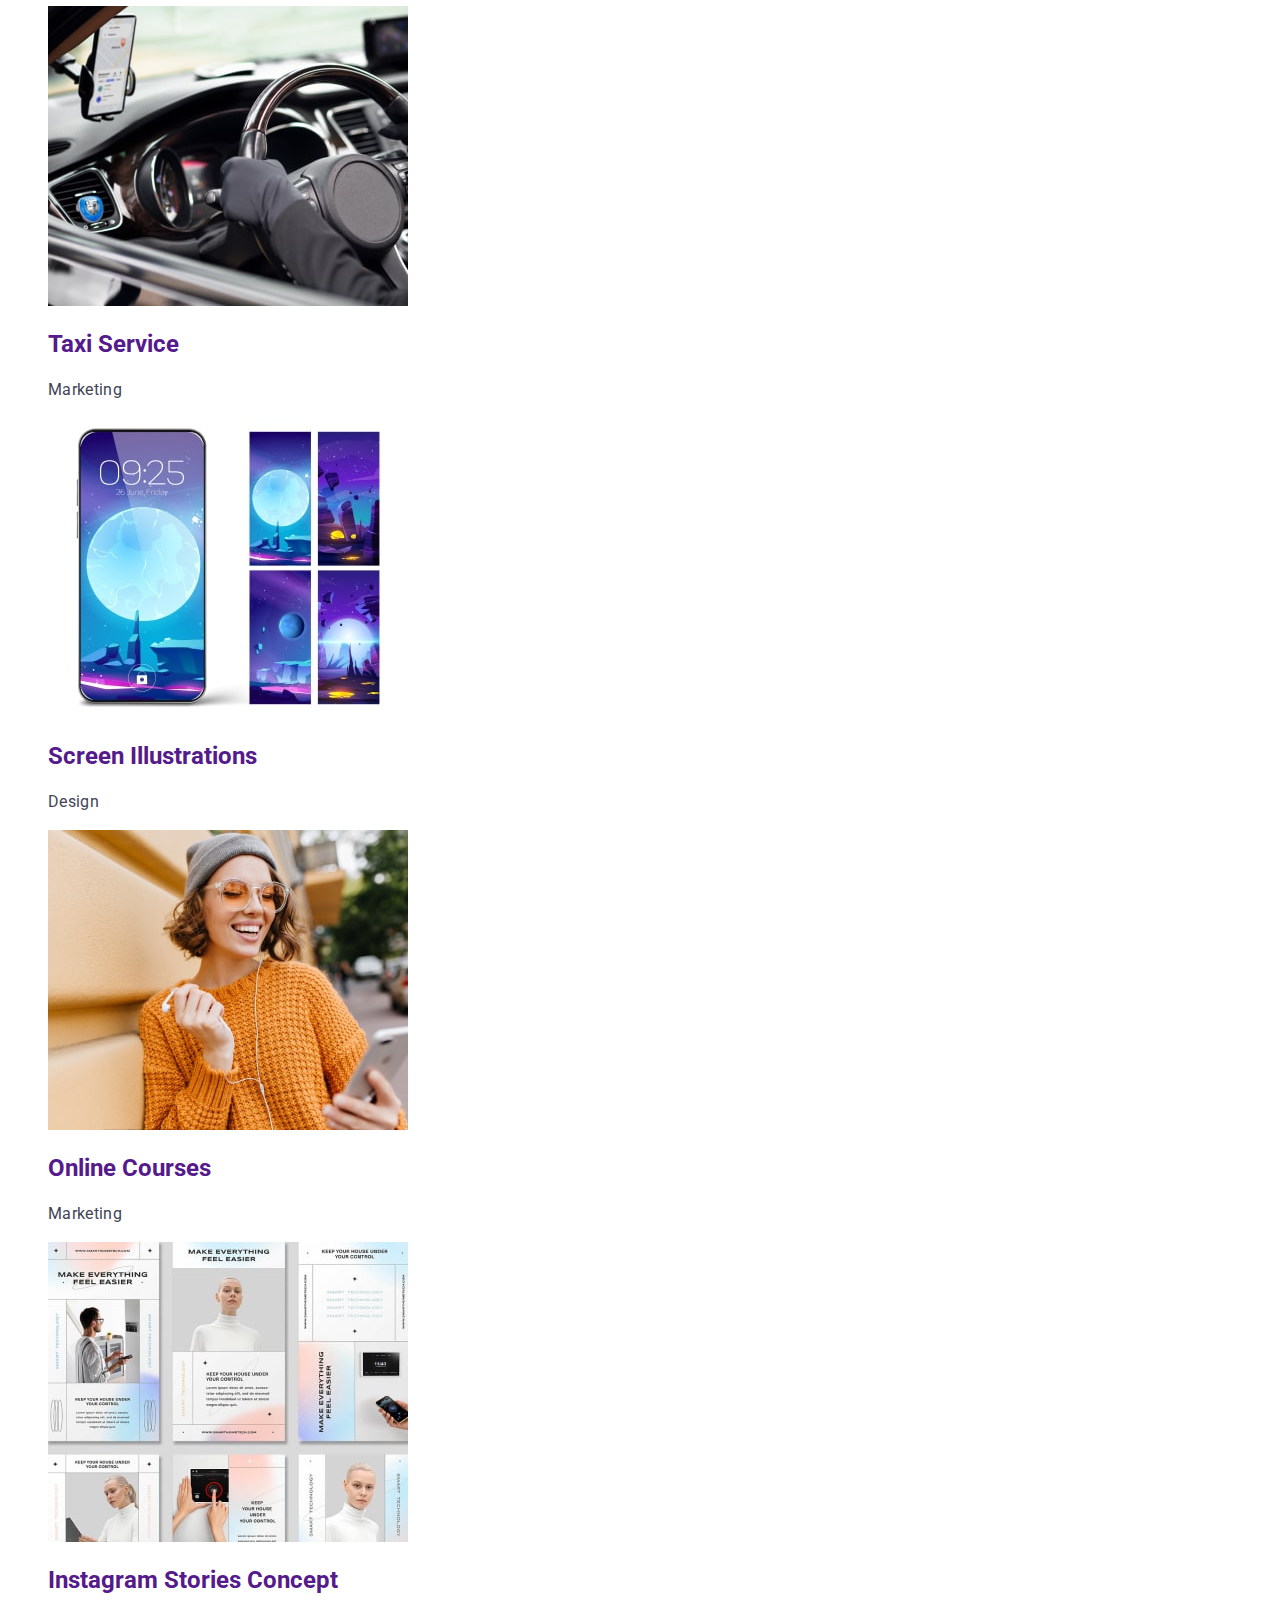
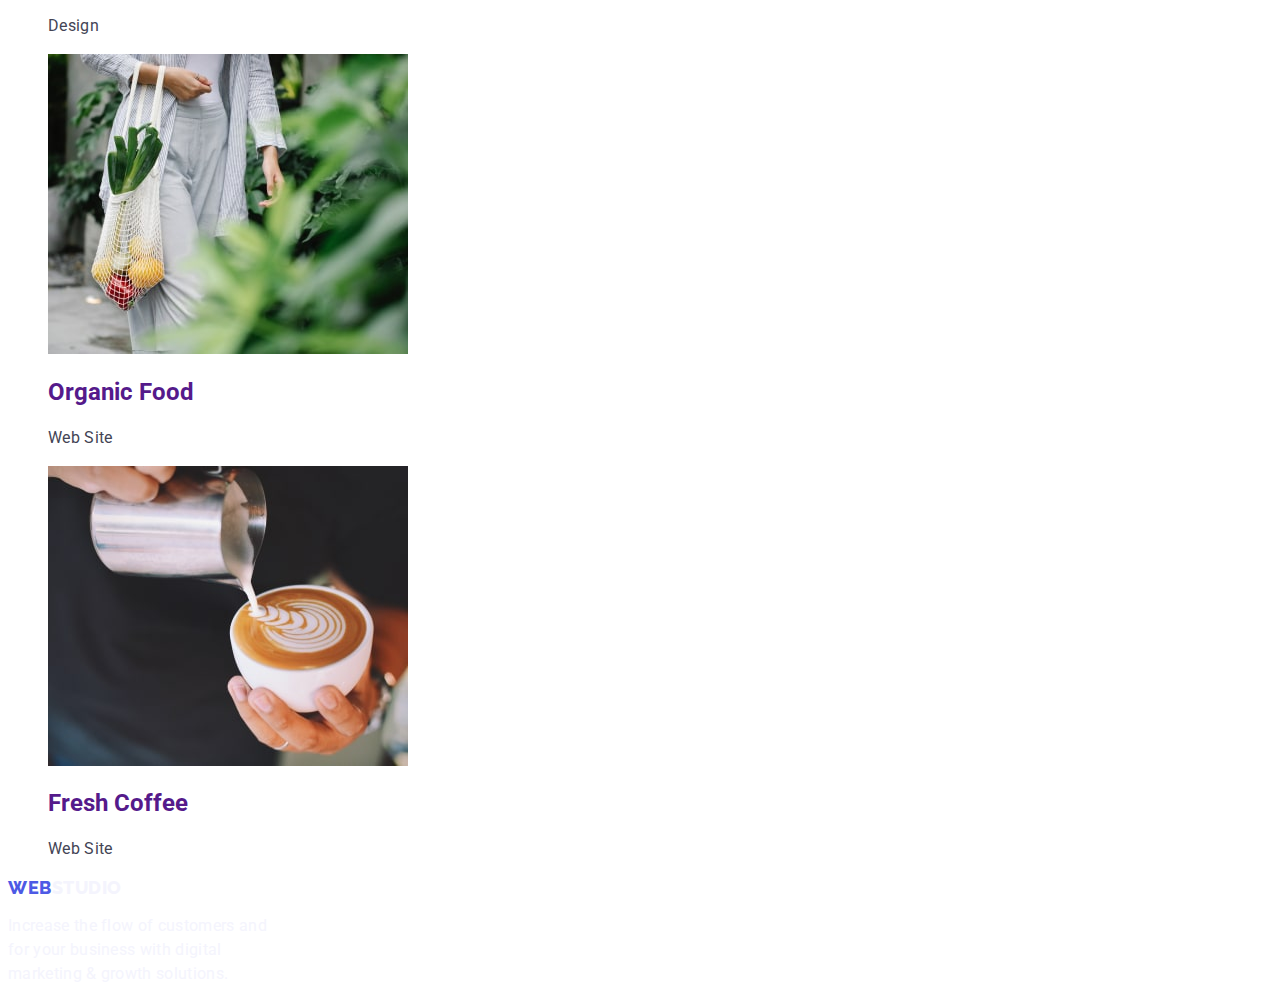
==== commit 4477abbd: "fixed some things" ====
--- a/portfolio.html
+++ b/portfolio.html
@@ -16,24 +16,24 @@
   <body>
     <!-- Header -->
     <header class="page-header">
-      <nav class="page-navigation">
-        <a class="link logotype-blue" href="./index.html"
-          >web<span class="link logotype-dark">Studio</span></a
+      <nav class="nav">
+        <a class="link logo-blue" href="./index.html"
+          >web<span class="link logo-dark">Studio</span></a
         >
-        <ul class="list menu">
-          <li class="menu-item">
-            <a class="link menu-link" href="./index.html">Studio</a>
-          </li>
-          <li class="menu-item">
-            <a class="link menu-link" href="./portfolio.html">Portfolio</a>
-          </li>
-          <li class="menu-item">
-            <a class="link menu-link" href="">Contacts</a>
+        <ul class="nav-list">
+          <li class="nav-item">
+            <a class="link nav-link" href="./index.html">Studio</a>
+          </li>
+          <li class="nav-item">
+            <a class="link nav-link" href="./portfolio.html">Portfolio</a>
+          </li>
+          <li class="nav-item">
+            <a class="link nav-link" href="">Contacts</a>
           </li>
         </ul>
       </nav>
       <address class="contact">
-        <ul class="list">
+        <ul class="contact-list">
           <li>
             <a class="link contact-link" href="mailto:info@devstudio.com"
               >info@devstudio.com</a
@@ -48,143 +48,143 @@
       </address>
     </header>
     <main>
-      <!-- FILTR -->
+      <!-- filter-->
       <section>
-        <h1 hidden>Portfolio</h1>
-        <ul class="list">
-          <li>
-            <button class="portfolio-button" type="button">All</button>
-          </li>
-          <li>
-            <button class="portfolio-button" type="button">Web Site</button>
-          </li>
-          <li>
-            <button class="portfolio-button" type="button">App</button>
-          </li>
-          <li>
-            <button class="portfolio-button" type="button">Design</button>
-          </li>
-          <li>
-            <button class="portfolio-button" type="button">Marketing</button>
-          </li>
-        </ul>
-        <!-- examples -->
-        <ul class="list">
-          <li>
-            <a href="" class="link">
-              <img
-                class="list"
+        <h1 hidden class="portfolio-title">Portfolio</h1>
+        <ul class="filter-list">
+          <li class="filter-item">
+            <button class="filter-btn" type="button">All</button>
+          </li>
+          <li class="filter-item">
+            <button class="filter-btn" type="button">Web Site</button>
+          </li>
+          <li class="filter-item">
+            <button class="filter-btn" type="button">App</button>
+          </li>
+          <li class="filter-item">
+            <button class="filter-btn" type="button">Design</button>
+          </li>
+          <li class="filter-item">
+            <button class="filter-btn" type="button">Marketing</button>
+          </li>
+        </ul>
+
+        <ul class="gallery-list">
+          <li class="gallery-item">
+            <a href="" class="link">
+              <img
+                class="gallery-img"
                 src="./images/portfolio/banking_app.jpg"
                 alt="Banking App Interface Concept"
                 width="360"
                 height="300"
               />
-              <h2 class="portfolio-list">Banking App Interface Concept</h2>
-              <p class="portfolio-type">App</p></a
-            >
-          </li>
-          <li>
-            <a href="" class="link">
-              <img
-                class="list"
+              <h2 class="gallery-title">Banking App Interface Concept</h2>
+              <p class="portfolio-text">App</p></a
+            >
+          </li>
+          <li class="gallery-item">
+            <a href="" class="link">
+              <img
+                class="gallery-img"
                 src="./images/portfolio/cashless_payment.jpg"
                 alt="Cashless Payment"
                 width="360"
                 height="300"
               />
-              <h2 class="portfolio-list">Cashless Payment</h2>
-              <p class="portfolio-type">Marketing</p></a
-            >
-          </li>
-          <li>
-            <a href="" class="link">
-              <img
-                class="list"
+              <h2 class="gallery-title">Cashless Payment</h2>
+              <p class="portfolio-text">Marketing</p></a
+            >
+          </li>
+          <li class="gallery-item">
+            <a href="" class="link">
+              <img
+                class="gallery-img"
                 src="./images/portfolio/mediation_app.jpg"
                 alt="Cashless Payment"
                 width="360"
                 height="300"
               />
-              <h2 class="portfolio-list">Meditation App</h2>
-              <p class="portfolio-type">App</p></a
-            >
-          </li>
-          <li>
-            <a href="" class="link">
-              <img
-                class="list"
+              <h2 class="gallery-title">Meditation App</h2>
+              <p class="portfolio-text">App</p></a
+            >
+          </li>
+          <li class="gallery-item">
+            <a href="" class="link">
+              <img
+                class="gallery-img"
                 src="./images/portfolio/taxi_service.jpg"
                 alt="Taxi Service"
                 width="360"
                 height="300"
               />
-              <h2 class="portfolio-list">Taxi Service</h2>
-              <p class="portfolio-type">Marketing</p></a
-            >
-          </li>
-          <li>
-            <a href="" class="link">
-              <img
-                class="list"
+              <h2 class="gallery-title">Taxi Service</h2>
+              <p class="portfolio-text">Marketing</p></a
+            >
+          </li>
+          <li class="gallery-item">
+            <a href="" class="link">
+              <img
+                class="gallery-img"
                 src="./images/portfolio/screen_illusrations.jpg"
                 alt="Screen Illustrations"
                 width="360"
                 height="300"
               />
-              <h2 class="portfolio-list">Screen Illustrations</h2>
-              <p class="portfolio-type">Design</p></a
-            >
-          </li>
-          <li>
-            <a href="" class="link">
-              <img
-                class="list"
+              <h2 class="gallery-title">Screen Illustrations</h2>
+              <p class="portfolio-text">Design</p></a
+            >
+          </li>
+          <li class="gallery-item">
+            <a href="" class="link">
+              <img
+                class="gallery-img"
                 src="./images/portfolio/courses.jpg"
                 alt="Online Courses"
                 width="360"
                 height="300"
               />
-              <h2 class="portfolio-list">Online Courses</h2>
-              <p class="portfolio-type">Marketing</p></a
-            >
-          </li>
-          <li>
-            <a href="" class="link">
-              <img
-                class="list"
+              <h2 class="gallery-title">Online Courses</h2>
+              <p class="portfolio-text">Marketing</p></a
+            >
+          </li>
+          <li class="gallery-item">
+            <a href="" class="link">
+              <img
+                class="gallery-img"
                 src="./images/portfolio/ista_stories.jpg"
                 alt="Instagram Stories Concept"
                 width="360"
                 height="300"
               />
-              <h2 class="portfolio-list">Instagram Stories Concept</h2>
-              <p class="portfolio-type">Design</p></a
-            >
-          </li>
-          <li>
-            <a href="" class="link">
-              <img
-                class="list"
+              <h2 class="gallery-title">Instagram Stories Concept</h2>
+              <p class="portfolio-text">Design</p></a
+            >
+          </li>
+          <li class="gallery-item">
+            <a href="" class="link">
+              <img
+                class="gallery-img"
                 src="./images/portfolio/organic.jpg"
                 alt="Organic Food"
                 width="360"
                 height="300"
               />
-              <h2 class="portfolio-list">Organic Food</h2>
-              <p class="portfolio-type">Web Site</p></a
-            >
-          </li>
-          <li>
-            <a href="" class="link">
-              <img
-                class="list"
+              <h2 class="gallery-title">Organic Food</h2>
+              <p class="portfolio-text">Web Site</p></a
+            >
+          </li>
+          <li class="gallery-item">
+            <a href="" class="link">
+              <img
+                class="gallery-img"
                 src="./images/portfolio/fresh_coffee.jpg"
                 alt="Fresh Coffee"
                 width="360"
                 height="300"
               />
-              <h2 class="portfolio-list">Fresh Coffee</h2>
-              <p class="portfolio-type">Web Site</p></a
+              <h2 class="gallery-title">Fresh Coffee</h2>
+              <p class="portfolio-text">Web Site</p></a
             >
           </li>
         </ul>
@@ -192,10 +192,10 @@
     </main>
     <!-- Footer -->
     <footer class="page-footer">
-      <a class="link logotype-blue" href="./index.html"
-        >web<span class="link logotype-white">Studio</span></a
+      <a class="link logo-blue" href="./index.html"
+        >web<span class="link logo-white">Studio</span></a
       >
-      <p class="description-footer">
+      <p class="footer-text">
         Increase the flow of customers and <br />
         for your business with digital <br />
         marketing & growth solutions.
--- a/css/styles.css
+++ b/css/styles.css
@@ -1,4 +1,3 @@
-/* ====== VARIABLES ======= */
 :root {
   --primary-color: #2e2f42;
   --secondary-color: #4d5ae5;
@@ -6,25 +5,27 @@
   --color-portfolio: #434455;
   --primary-font: 'Raleway', sans-serif;
   --secondary-font: 'Roboto', sans-serif;
+  --background-color: #fff;
+  --action-color: #404bbf;
 }
 /* ====== COMMON STYLES ======= */
-.list li {
+li {
   list-style: none;
 }
-.link {
+a {
   text-decoration: none;
 }
 button,
-portfolio-button {
+filter-btn {
   cursor: pointer;
 }
 body {
   font-family: var(--secondary-font);
-  color: #434455;
-  background-color: #ffffff;
+  color: var(--color-portfolio);
+  background-color: var(--background-color);
 }
-/* ====== HEADER ======= */
-.logotype-blue {
+
+.logo-blue {
   font-family: var(--primary-font);
   font-size: 18px;
   font-style: normal;
@@ -34,7 +35,7 @@
   text-transform: uppercase;
   color: var(--secondary-color);
 }
-.logotype-dark {
+.logo-dark {
   font-family: var(--primary-font);
   font-size: 18px;
   font-style: normal;
@@ -44,7 +45,7 @@
   text-transform: uppercase;
   color: var(--primary-color);
 }
-.logotype-white {
+.logo-white {
   font-family: var(--primary-font);
   font-size: 18px;
   font-style: normal;
@@ -52,10 +53,10 @@
   line-height: 1.17;
   letter-spacing: 0.54px;
   text-transform: uppercase;
-  color: #f4f4fd;
+  color: var(--color-txt-button);
 }
 
-.menu-link {
+.nav-link {
   /* Body Medium */
   font-size: 16px;
   font-style: normal;
@@ -74,39 +75,39 @@
   letter-spacing: 0.32px;
   color: var(--color-portfolio);
 }
-.menu-link:hover,
-.menu-link:focus,
+.nav-link:hover,
+.nav-link:focus,
 .contact-link:hover,
 .contact-link:focus {
-  color: #404bbf;
+  color: var(--action-color);
 }
 /* ====== SECTION1 ======= */
 .hero {
   background-color: var(--primary-color);
 }
-.topic {
+.hero-title {
   font-size: 56px;
   font-weight: 500;
   line-height: 1.07;
   letter-spacing: 0.02em;
   text-align: center;
-  color: #ffffff;
+  color: var(--background-color);
 }
-.top-button {
+.hero-btn {
   font-family: var(--secondary-font);
   font-size: 16px;
   font-weight: 500;
   line-height: 1.5;
   letter-spacing: 0.04em;
   background-color: var(--secondary-color);
-  color: #ffffff;
+  color: var(--background-color);
 }
-.top-button:hover,
-.top-button:focus {
-  background-color: #404bbf;
+.hero-btn:hover,
+.hero-btn:focus {
+  background-color: var(--action-color);
 }
 /* ====== SECTION2 ======= */
-.values {
+.value-tittle {
   font-family: var(--secondary-font);
   font-size: 20px;
   font-weight: 500;
@@ -114,12 +115,12 @@
   letter-spacing: 0.02em;
   color: var(--primary-color);
 }
-.description {
+.value-text {
   line-height: 1.5;
   letter-spacing: 0.02em;
 }
 /* ====== SECTION3 ======= */
-.top-doing {
+.team-title {
   font-size: 36px;
   font-weight: 500;
   line-height: 1.11;
@@ -130,10 +131,10 @@
 }
 /* ====== SECTION4 ======= */
 .team {
-  background-color: #f4f4fd;
+  background-color: var(--color-txt-button);
 }
-.team-list {
-  background-color: #ffffff;
+.team-item {
+  background-color: var(--background-color);
 }
 .team-names {
   font-size: 20px;
@@ -148,16 +149,16 @@
   letter-spacing: 0.02em;
 }
 /* ====== FOOTER ======= */
-.page-footer {
+.footer {
   background-color: var(--primary-color);
 }
-.description-footer {
-  color: #f4f4fd;
+.footer-text {
+  color: var(--color-txt-button);
   line-height: 1.5;
   letter-spacing: 0.02em;
 }
 /* ====== PORTFOLIO ======= */
-.portfolio-button {
+.filter-btn {
   color: var(--secondary-color);
   background-color: var(--color-txt-button);
   font-family: var(--secondary-font);
@@ -166,19 +167,19 @@
   line-height: 1.5;
   letter-spacing: 0.04em;
 }
-.portfolio-button:hover,
-.portfolio-button:focus {
-  color: #ffffff;
-  background-color: #404bbf;
+.filter-btn:hover,
+.filter-btn:focus {
+  color: var(--background-color);
+  background-color: var(--action-color);
 }
-.portfolio-list {
+.filter-list {
   font-size: 20px;
   font-weight: 500;
   line-height: 1.2;
   letter-spacing: 0.02em;
   color: var(--primary-color);
 }
-.portfolio-type {
+.portfolio-text {
   font-size: 16px;
   line-height: 1.5;
   letter-spacing: 0.02em;
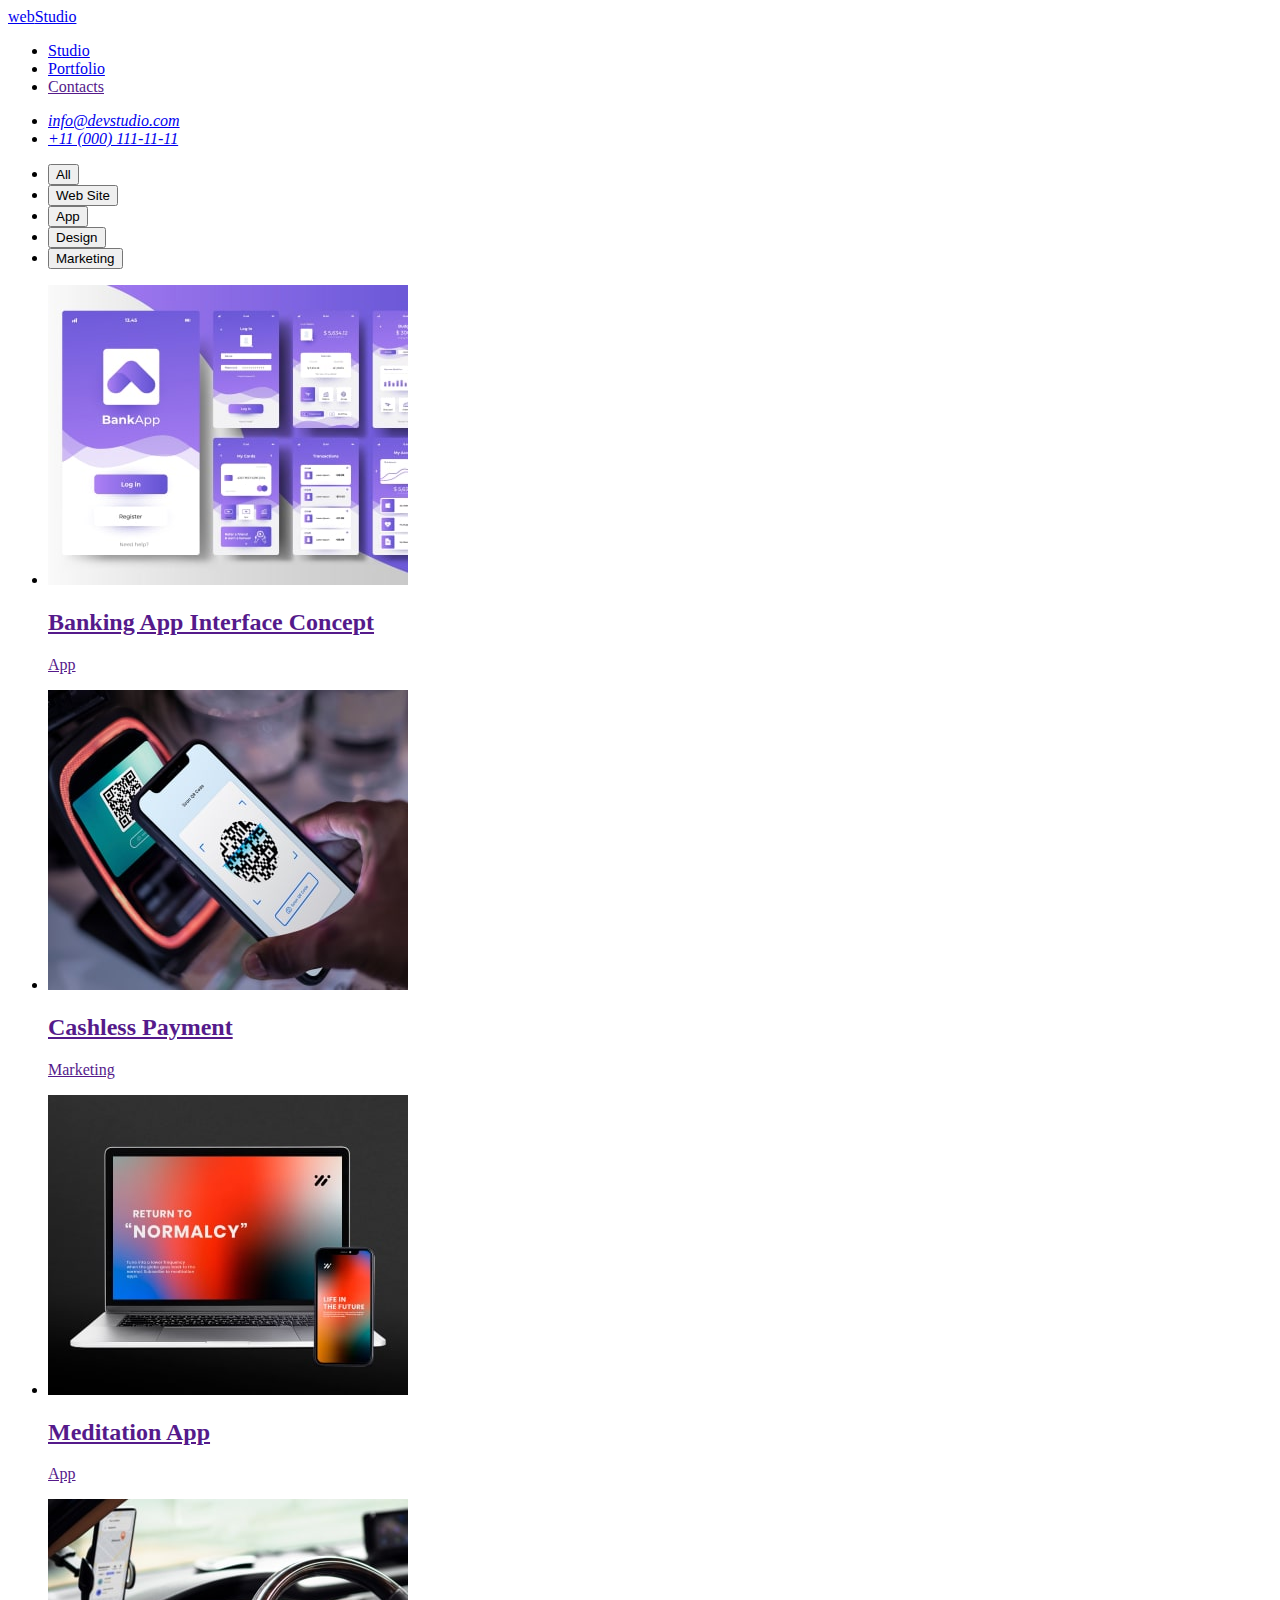
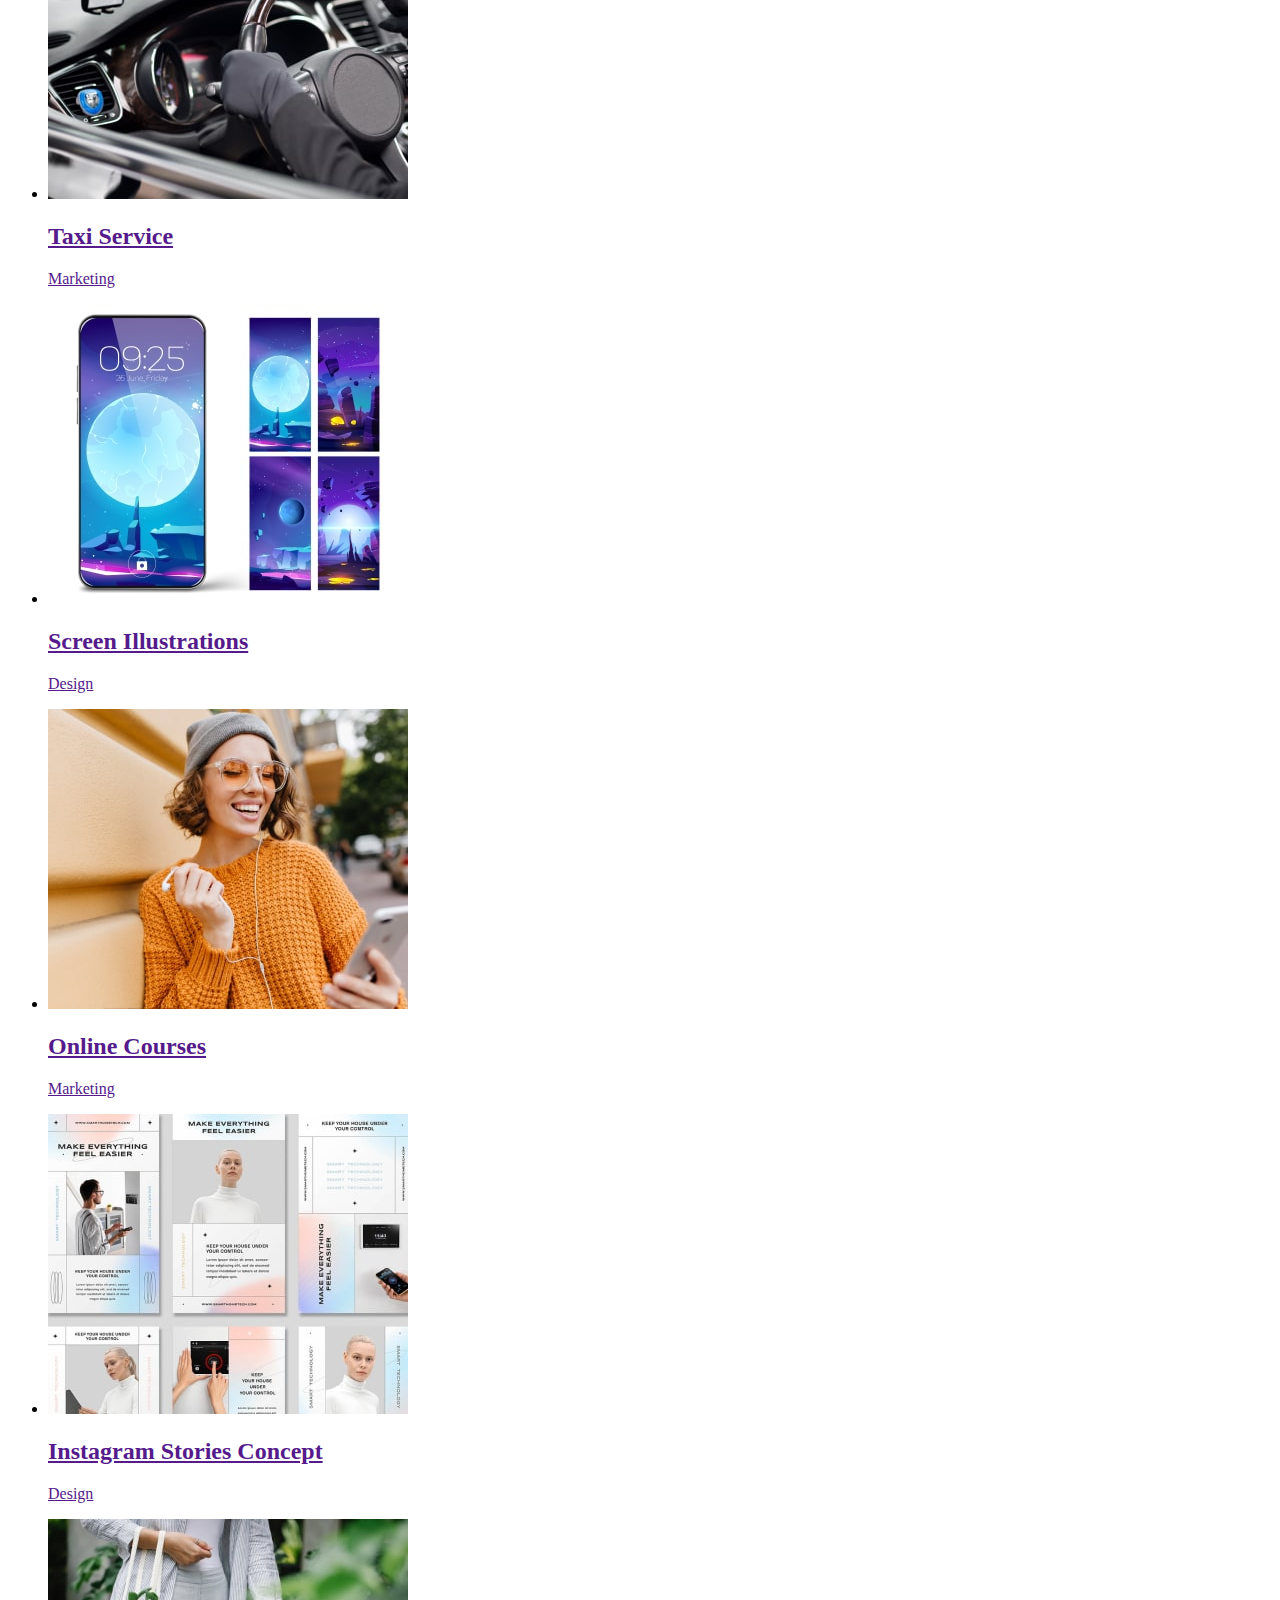
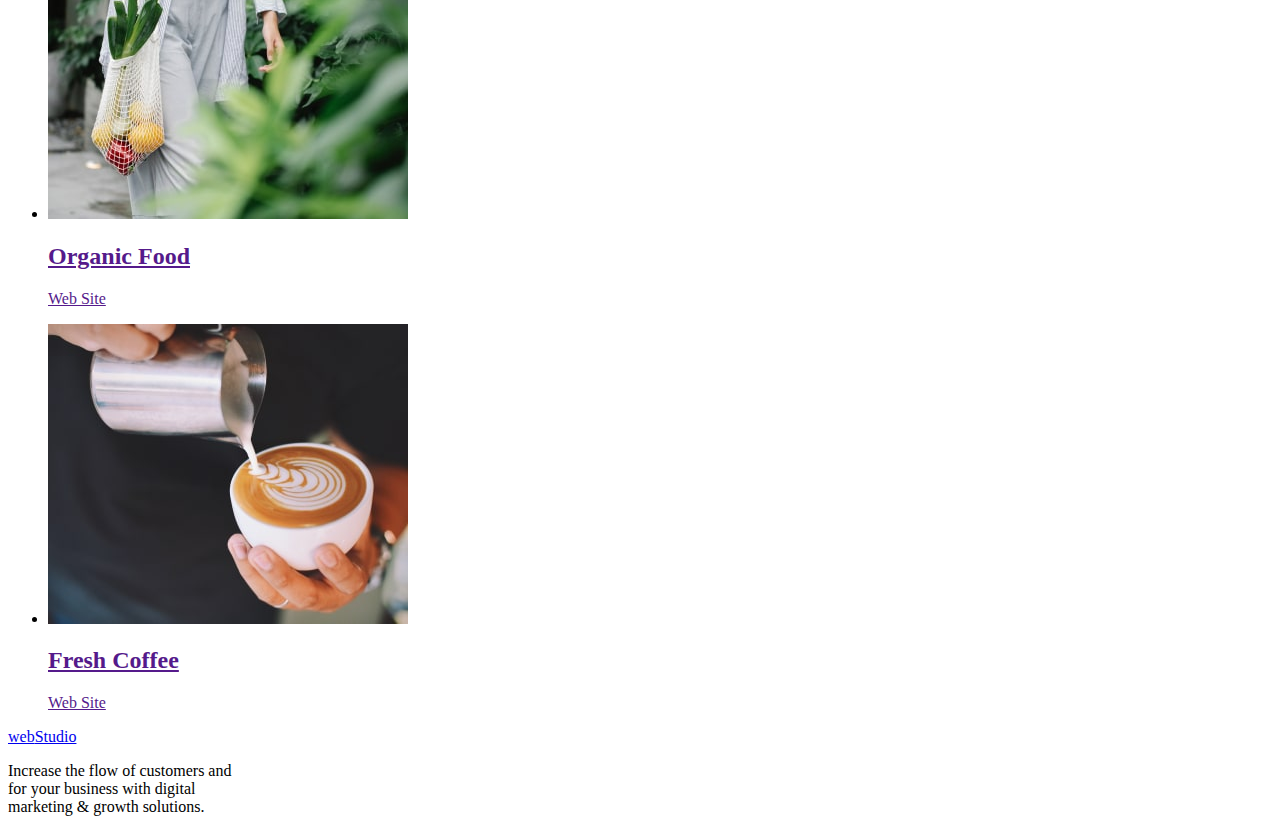
==== commit 3bf08691: "fixed some things" ====
--- a/portfolio.html
+++ b/portfolio.html
@@ -5,42 +5,42 @@
     <meta http-equiv="X-UA-Compatible" content="IE=edge" />
     <meta name="viewport" content="width=device-width, initial-scale=1.0" />
     <title>WebStudio</title>
-    <link rel="preconnect" href="https://fonts.googleapis.com" />
-    <link rel="preconnect" href="https://fonts.gstatic.com" crossorigin />
+    <rel ="preconnect" href="https://fonts.googleapis.com" />
+    <rel ="preconnect" href="https://fonts.gstatic.com" crossorigin />
     <link
       href="https://fonts.googleapis.com/css2?family=Raleway:wght@800&family=Roboto:wght@400;500;700&display=swap"
       rel="stylesheet"
     />
-    <link rel="stylesheet" href="./css/styles.css" />
+    <rel ="stylesheet" href="./css/styles.css" />
   </head>
   <body>
     <!-- Header -->
     <header class="page-header">
       <nav class="nav">
-        <a class="link logo-blue" href="./index.html"
-          >web<span class="link logo-dark">Studio</span></a
+        <a class="logo-blue" href="./index.html"
+          >web<span class="logo-dark">Studio</span></a
         >
         <ul class="nav-list">
           <li class="nav-item">
-            <a class="link nav-link" href="./index.html">Studio</a>
+            <a class="nav-link" href="./index.html">Studio</a>
           </li>
           <li class="nav-item">
-            <a class="link nav-link" href="./portfolio.html">Portfolio</a>
+            <a class="nav-link" href="./portfolio.html">Portfolio</a>
           </li>
           <li class="nav-item">
-            <a class="link nav-link" href="">Contacts</a>
+            <a class="nav-link" href="">Contacts</a>
           </li>
         </ul>
       </nav>
       <address class="contact">
         <ul class="contact-list">
           <li>
-            <a class="link contact-link" href="mailto:info@devstudio.com"
+            <a class="contact-link" href="mailto:info@devstudio.com"
               >info@devstudio.com</a
             >
           </li>
           <li>
-            <a class="link contact-link" href="tel:+110001111111"
+            <a class="contact-link" href="tel:+110001111111"
               >+11 (000) 111-11-11</a
             >
           </li>
@@ -192,8 +192,8 @@
     </main>
     <!-- Footer -->
     <footer class="page-footer">
-      <a class="link logo-blue" href="./index.html"
-        >web<span class="link logo-white">Studio</span></a
+      <a class="logo-blue" href="./index.html"
+        >web<span class="logo-white">Studio</span></a
       >
       <p class="footer-text">
         Increase the flow of customers and <br />
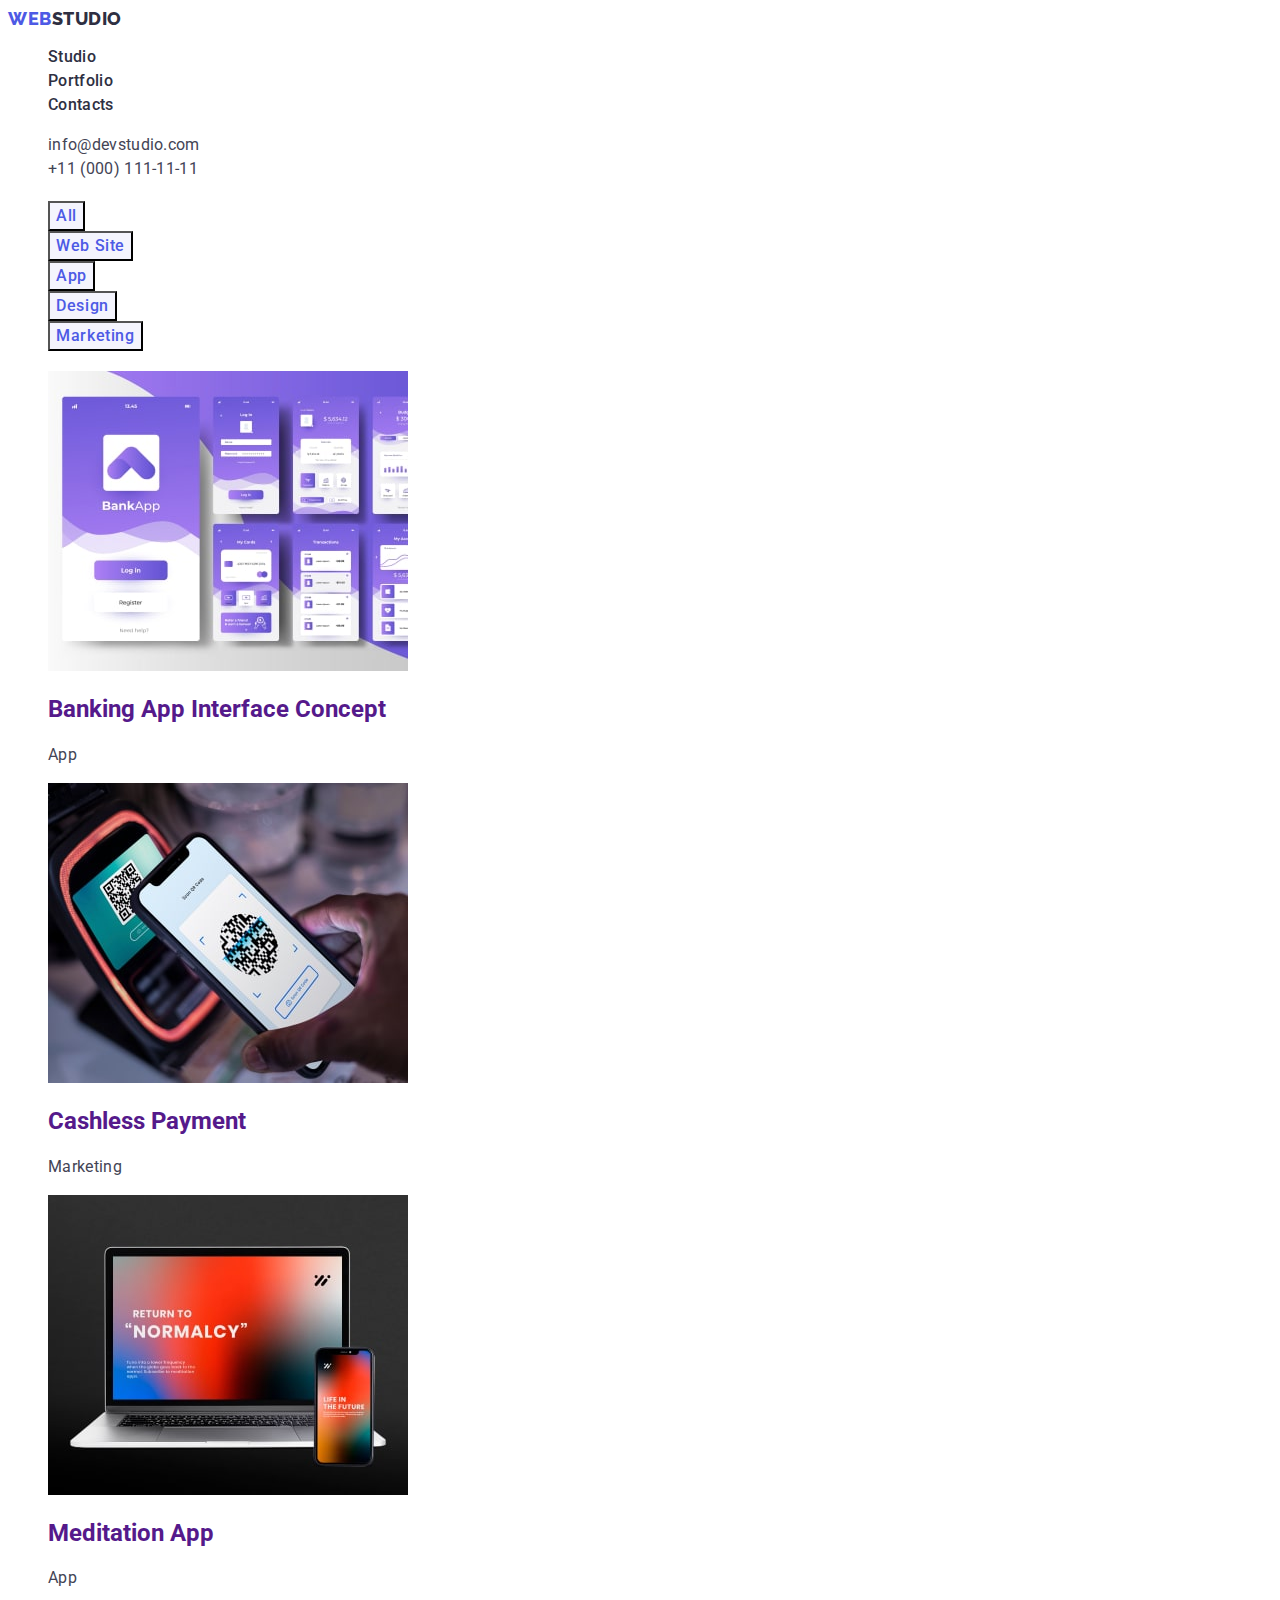
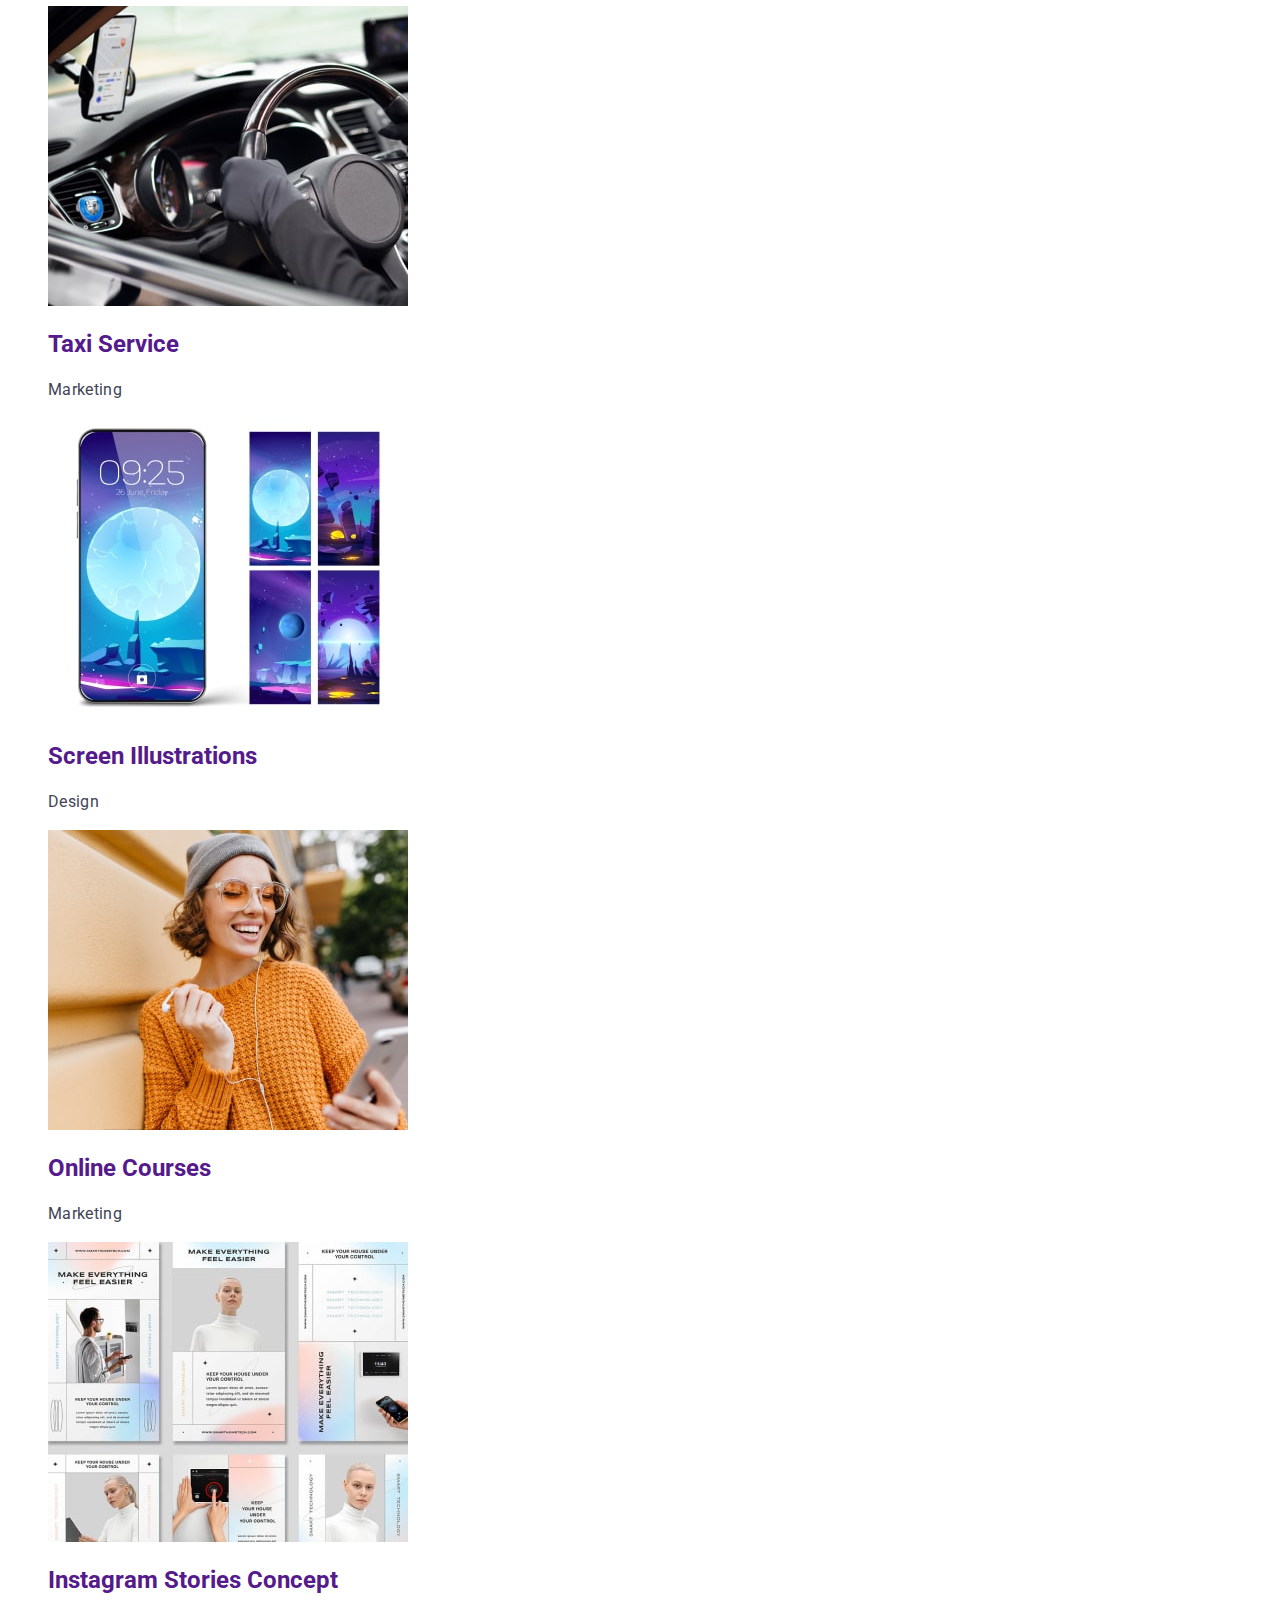
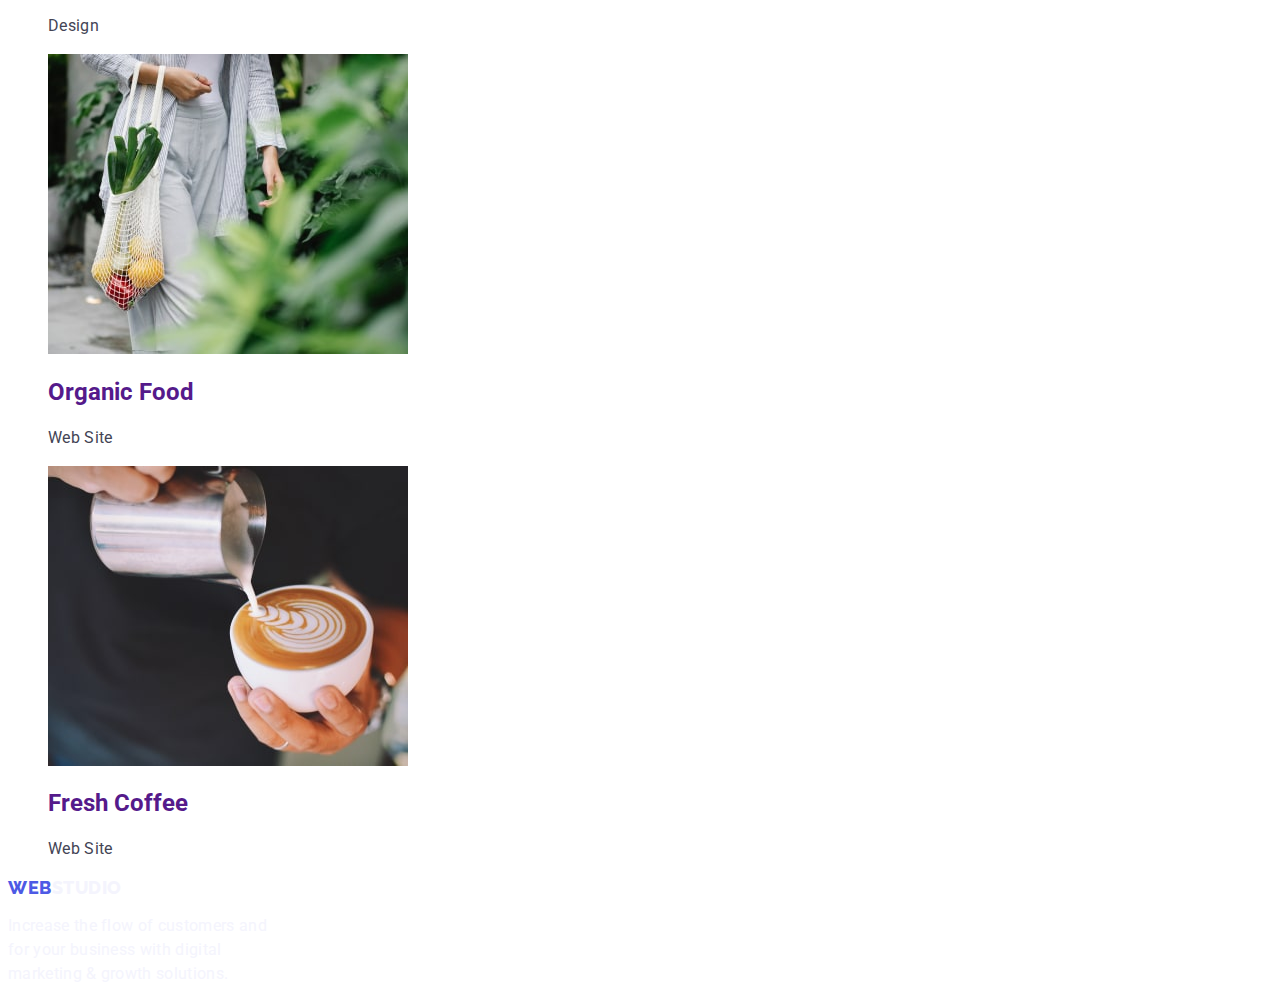
==== commit ee8427e3: "fixed link issues" ====
--- a/portfolio.html
+++ b/portfolio.html
@@ -5,13 +5,13 @@
     <meta http-equiv="X-UA-Compatible" content="IE=edge" />
     <meta name="viewport" content="width=device-width, initial-scale=1.0" />
     <title>WebStudio</title>
-    <rel ="preconnect" href="https://fonts.googleapis.com" />
-    <rel ="preconnect" href="https://fonts.gstatic.com" crossorigin />
+    <link rel="preconnect" href="https://fonts.googleapis.com" />
+    <link rel="preconnect" href="https://fonts.gstatic.com" crossorigin />
     <link
       href="https://fonts.googleapis.com/css2?family=Raleway:wght@800&family=Roboto:wght@400;500;700&display=swap"
       rel="stylesheet"
     />
-    <rel ="stylesheet" href="./css/styles.css" />
+    <link rel="stylesheet" href="./css/styles.css" />
   </head>
   <body>
     <!-- Header -->
--- a/css/styles.css
+++ b/css/styles.css
@@ -0,0 +1,208 @@
+:root {
+  --primary-color: #2e2f42;
+  --secondary-color: #4d5ae5;
+  --color-txt-button: #f4f4fd;
+  --color-portfolio: #434455;
+  --primary-font: 'Raleway', sans-serif;
+  --secondary-font: 'Roboto', sans-serif;
+  --background-color: #ffffff;
+  --action-color: #404bbf;
+}
+
+li {
+  list-style: none;
+}
+
+a {
+  text-decoration: none;
+}
+
+button,
+filter-btn {
+  cursor: pointer;
+}
+
+body {
+  font-family: var(--secondary-font);
+  color: var(--color-portfolio);
+  background-color: var(--background-color);
+}
+
+.logo-blue {
+  font-family: var(--primary-font);
+  font-size: 18px;
+  font-style: normal;
+  font-weight: 800;
+  line-height: 1.17;
+  letter-spacing: 0.54px;
+  text-transform: uppercase;
+  color: var(--secondary-color);
+}
+
+.logo-dark {
+  font-family: var(--primary-font);
+  font-size: 18px;
+  font-style: normal;
+  font-weight: 800;
+  line-height: 1.17;
+  letter-spacing: 0.54px;
+  text-transform: uppercase;
+  color: var(--primary-color);
+}
+
+.logo-white {
+  font-family: var(--primary-font);
+  font-size: 18px;
+  font-style: normal;
+  font-weight: 800;
+  line-height: 1.17;
+  letter-spacing: 0.54px;
+  text-transform: uppercase;
+  color: var(--color-txt-button);
+}
+
+.nav-link {
+  /* Body Medium */
+  font-size: 16px;
+  font-style: normal;
+  font-weight: 500;
+  line-height: 1.5;
+  letter-spacing: 0.32px;
+  color: var(--primary-color);
+}
+
+.contact {
+  font-style: normal;
+}
+
+.contact-link {
+  font-size: 16px;
+  /* font-style: normal; */
+  line-height: 1.5;
+  letter-spacing: 0.32px;
+  color: var(--color-portfolio);
+}
+
+.nav-link:hover,
+.nav-link:focus,
+.contact-link:hover,
+.contact-link:focus {
+  color: var(--action-color);
+}
+
+.hero {
+  background-color: var(--primary-color);
+}
+
+.hero-title {
+  font-size: 56px;
+  font-weight: 500;
+  line-height: 1.07;
+  letter-spacing: 0.02em;
+  text-align: center;
+  color: var(--background-color);
+}
+
+.hero-btn {
+  font-family: var(--secondary-font);
+  font-size: 16px;
+  font-weight: 500;
+  line-height: 1.5;
+  letter-spacing: 0.04em;
+  background-color: var(--secondary-color);
+  color: var(--background-color);
+}
+
+.hero-btn:hover,
+.hero-btn:focus {
+  background-color: var(--action-color);
+}
+
+.value-tittle {
+  font-family: var(--secondary-font);
+  font-size: 20px;
+  font-weight: 500;
+  line-height: 1.2;
+  letter-spacing: 0.02em;
+  color: var(--primary-color);
+}
+
+.value-text {
+  line-height: 1.5;
+  letter-spacing: 0.02em;
+}
+
+.team-title {
+  font-size: 36px;
+  font-weight: 500;
+  line-height: 1.11;
+  letter-spacing: 0.02em;
+  text-align: center;
+  text-transform: capitalize;
+  color: var(--primary-color);
+}
+
+.team {
+  background-color: var(--color-txt-button);
+}
+
+.team-item {
+  background-color: var(--background-color);
+}
+
+.team-names {
+  font-size: 20px;
+  font-weight: 500;
+  line-height: 1.2;
+  letter-spacing: 0.02em;
+  color: var(--primary-color);
+}
+
+.team-staff {
+  font-size: 16px;
+  line-height: 1.5;
+  letter-spacing: 0.02em;
+}
+
+.footer {
+  background-color: var(--primary-color);
+}
+
+.footer-text {
+  color: var(--color-txt-button);
+  line-height: 1.5;
+  letter-spacing: 0.02em;
+}
+
+/* ====== PORTFOLIO ======= */
+
+.filter-btn {
+  color: var(--secondary-color);
+  background-color: var(--color-txt-button);
+  font-family: var(--secondary-font);
+  font-size: 16px;
+  font-weight: 500;
+  line-height: 1.5;
+  letter-spacing: 0.04em;
+}
+
+.filter-btn:hover,
+.filter-btn:focus {
+  color: var(--background-color);
+  background-color: var(--action-color);
+}
+
+.filter-list {
+  font-size: 20px;
+  font-weight: 500;
+  line-height: 1.2;
+  letter-spacing: 0.02em;
+  color: var(--primary-color);
+}
+
+.portfolio-text {
+  font-size: 16px;
+  line-height: 1.5;
+  letter-spacing: 0.02em;
+  color: var(--color-portfolio);
+}
